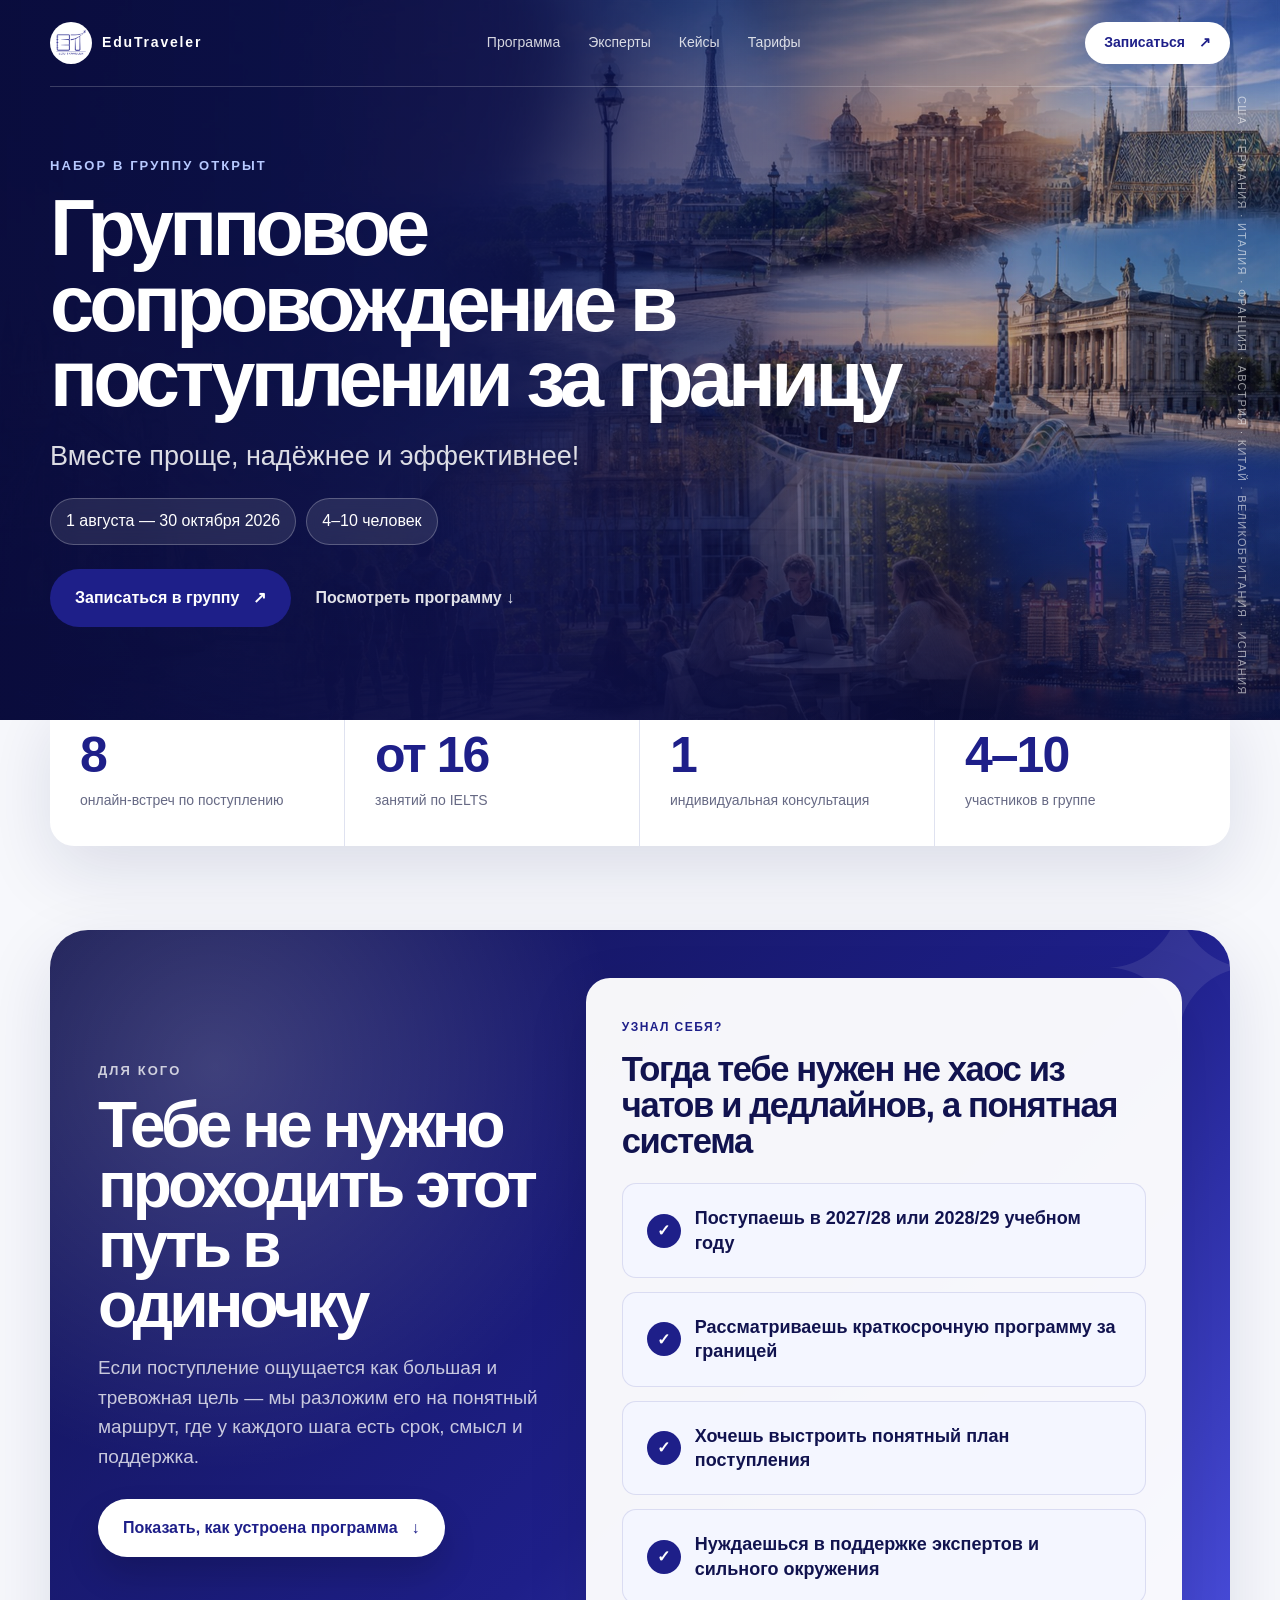
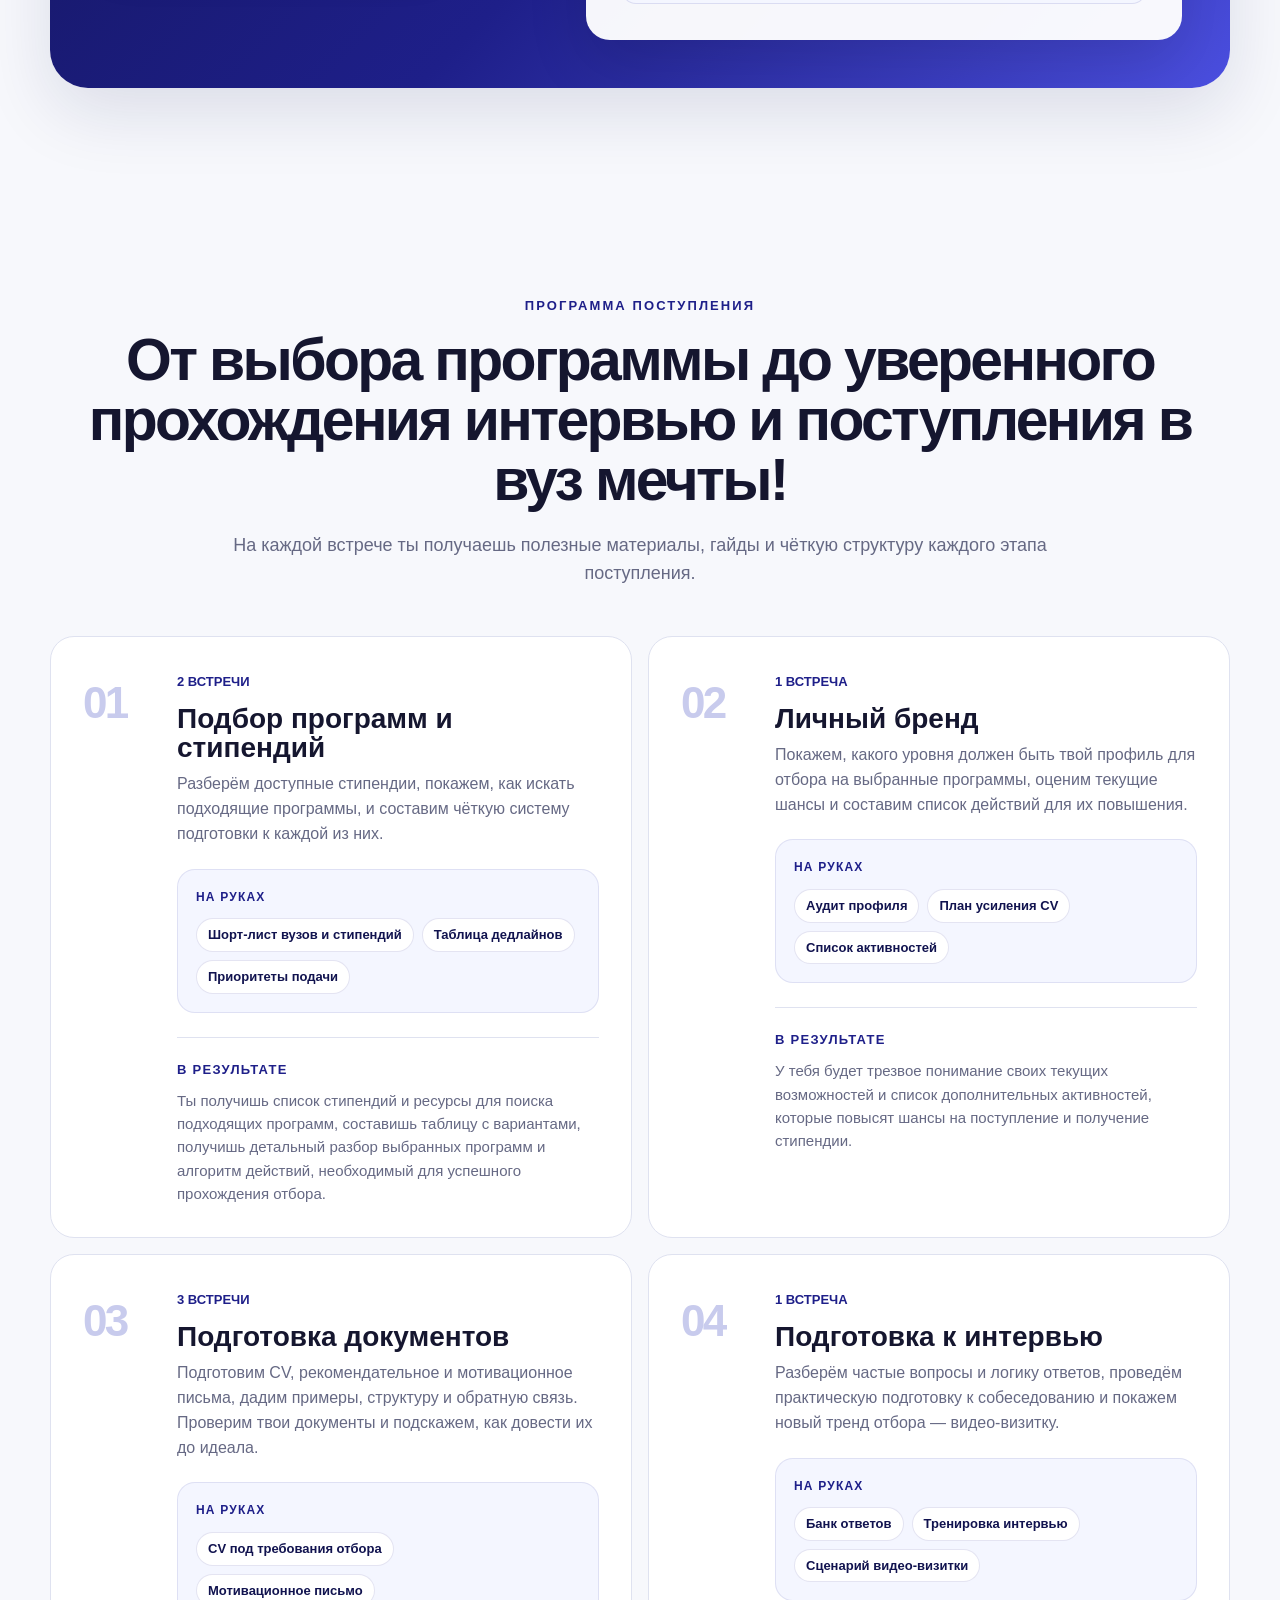
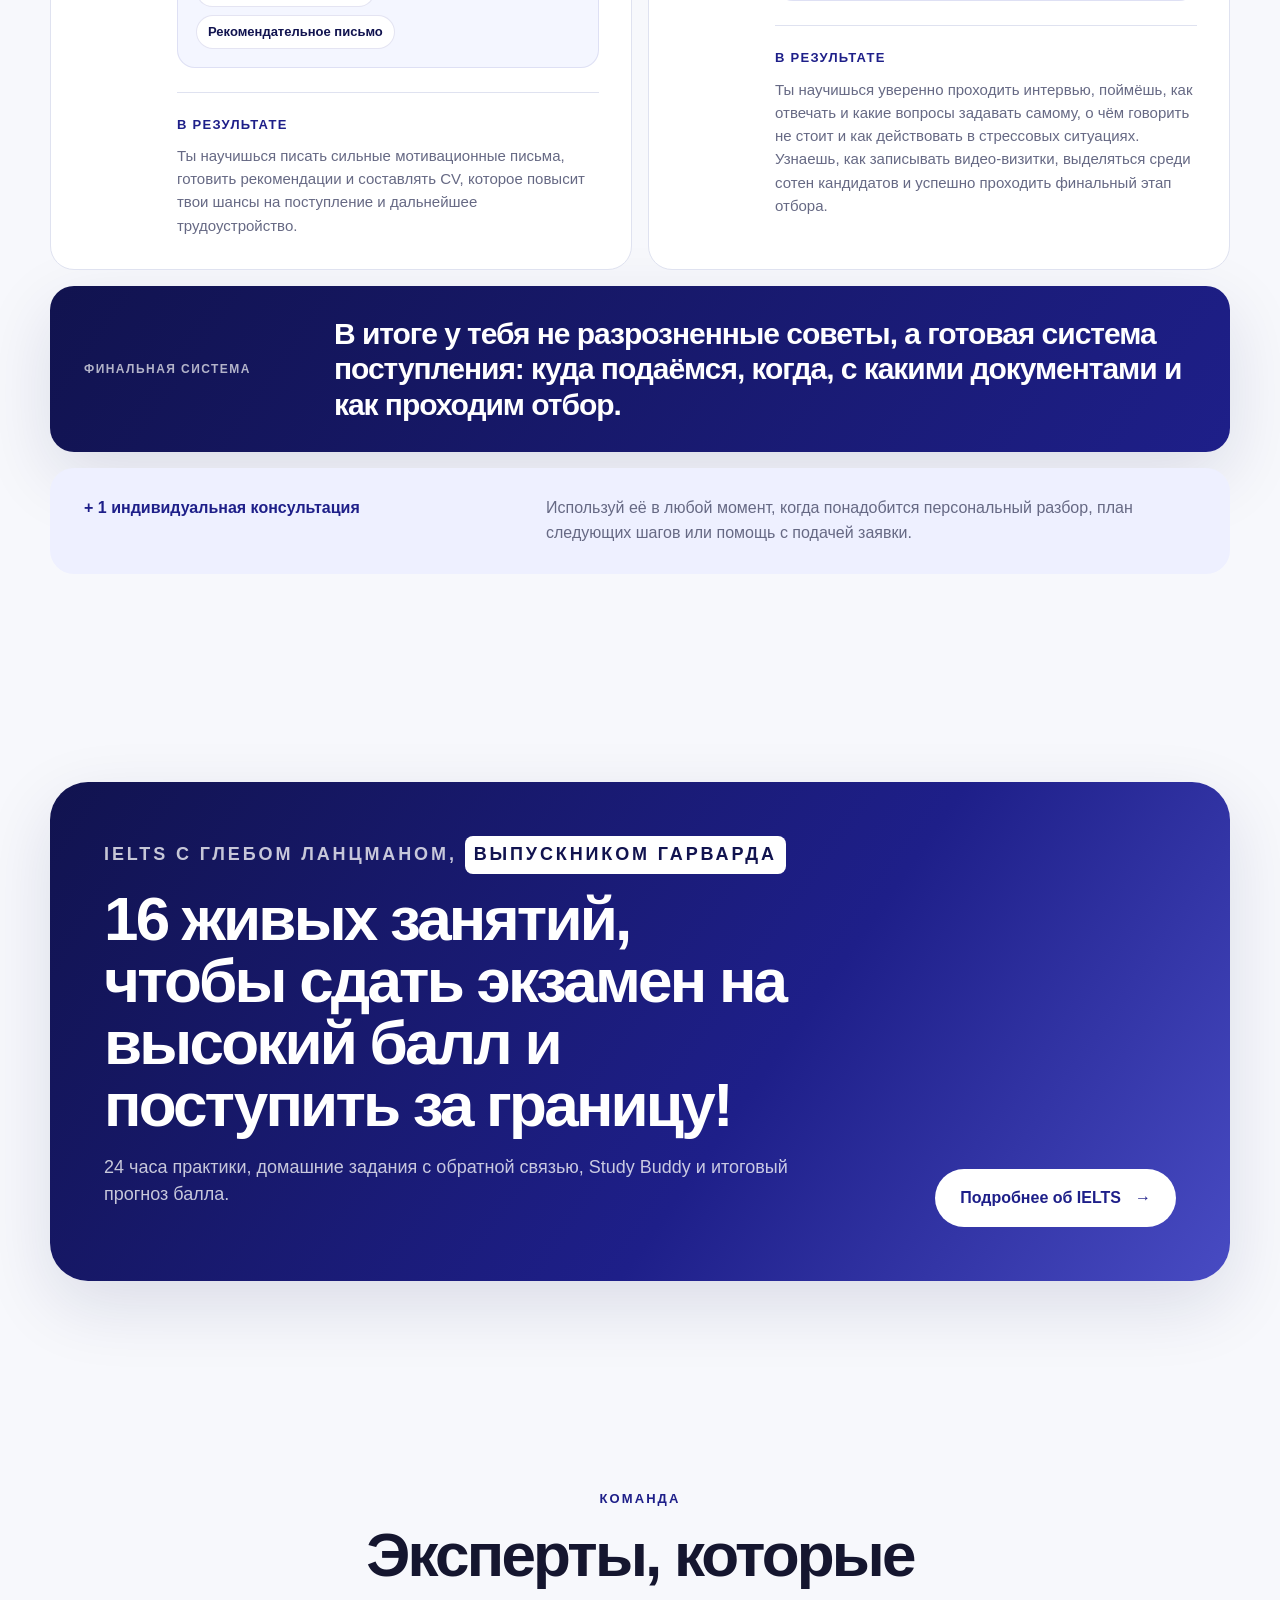
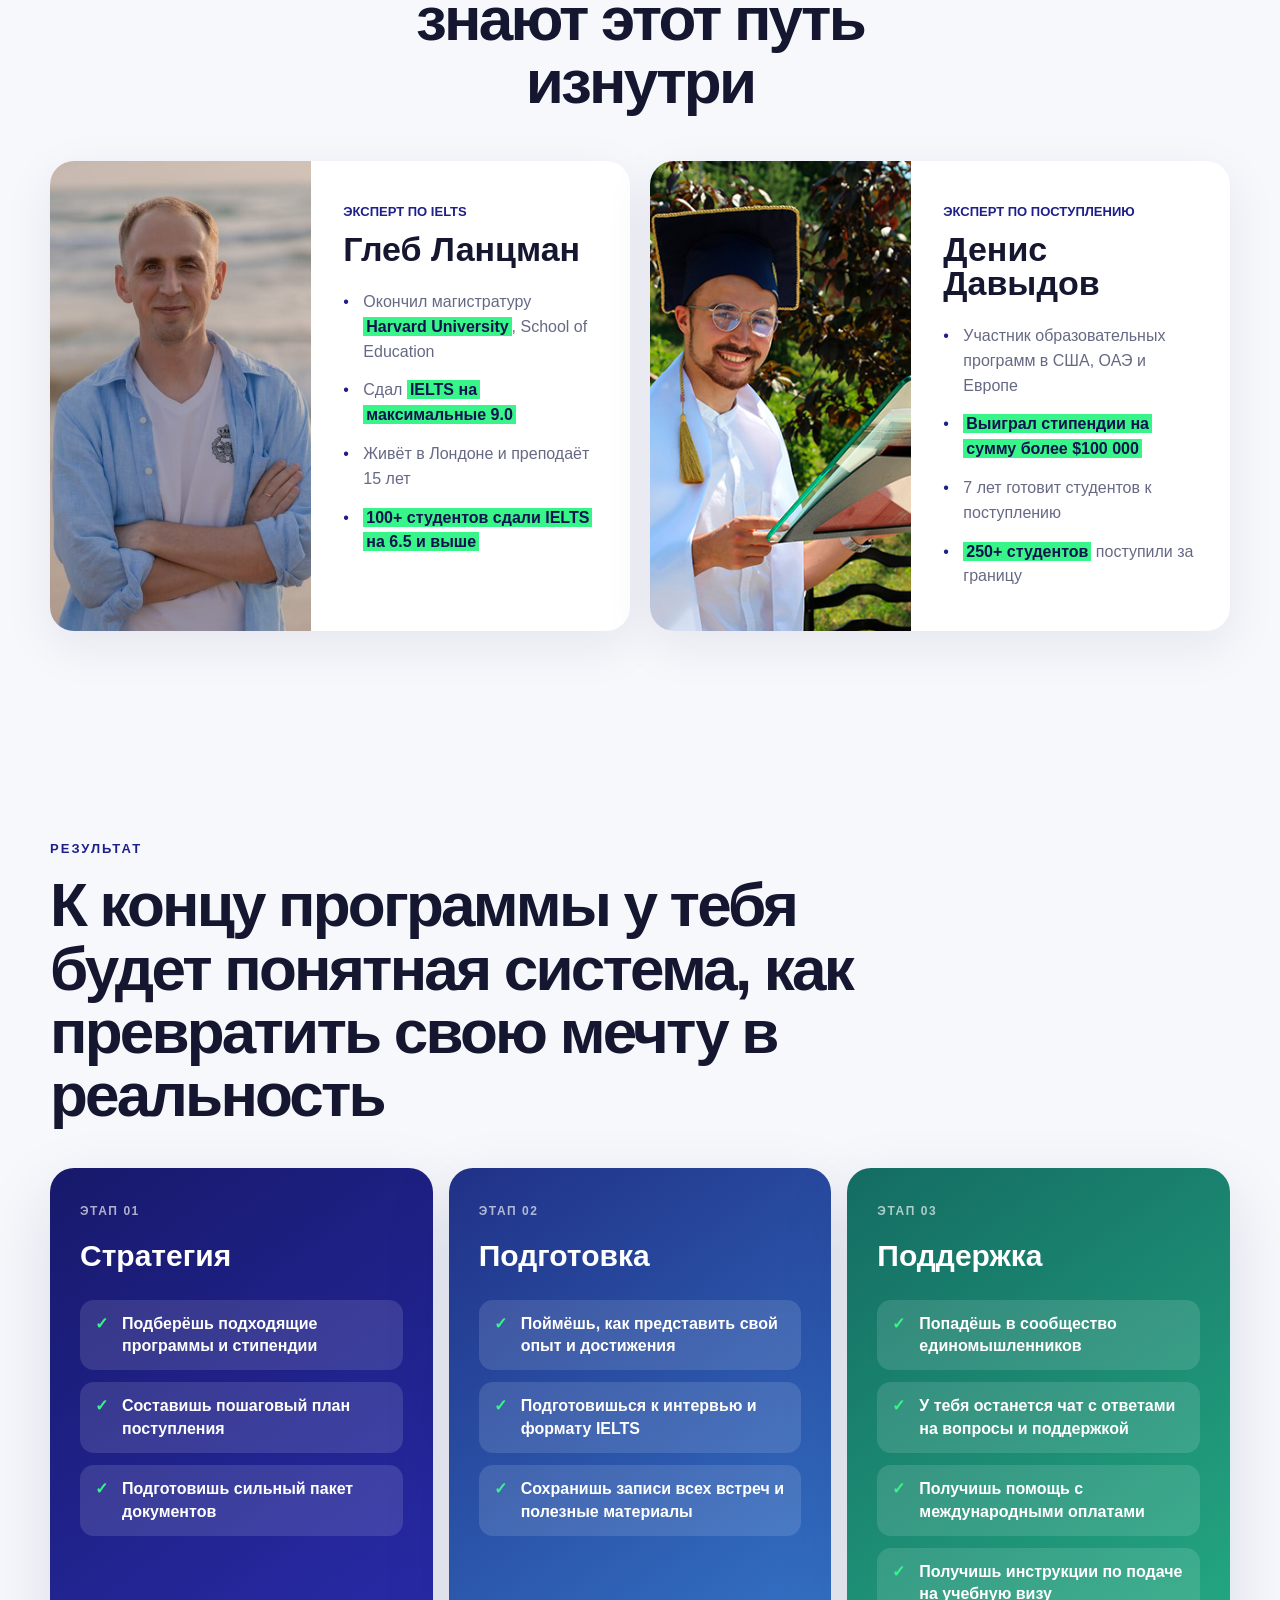
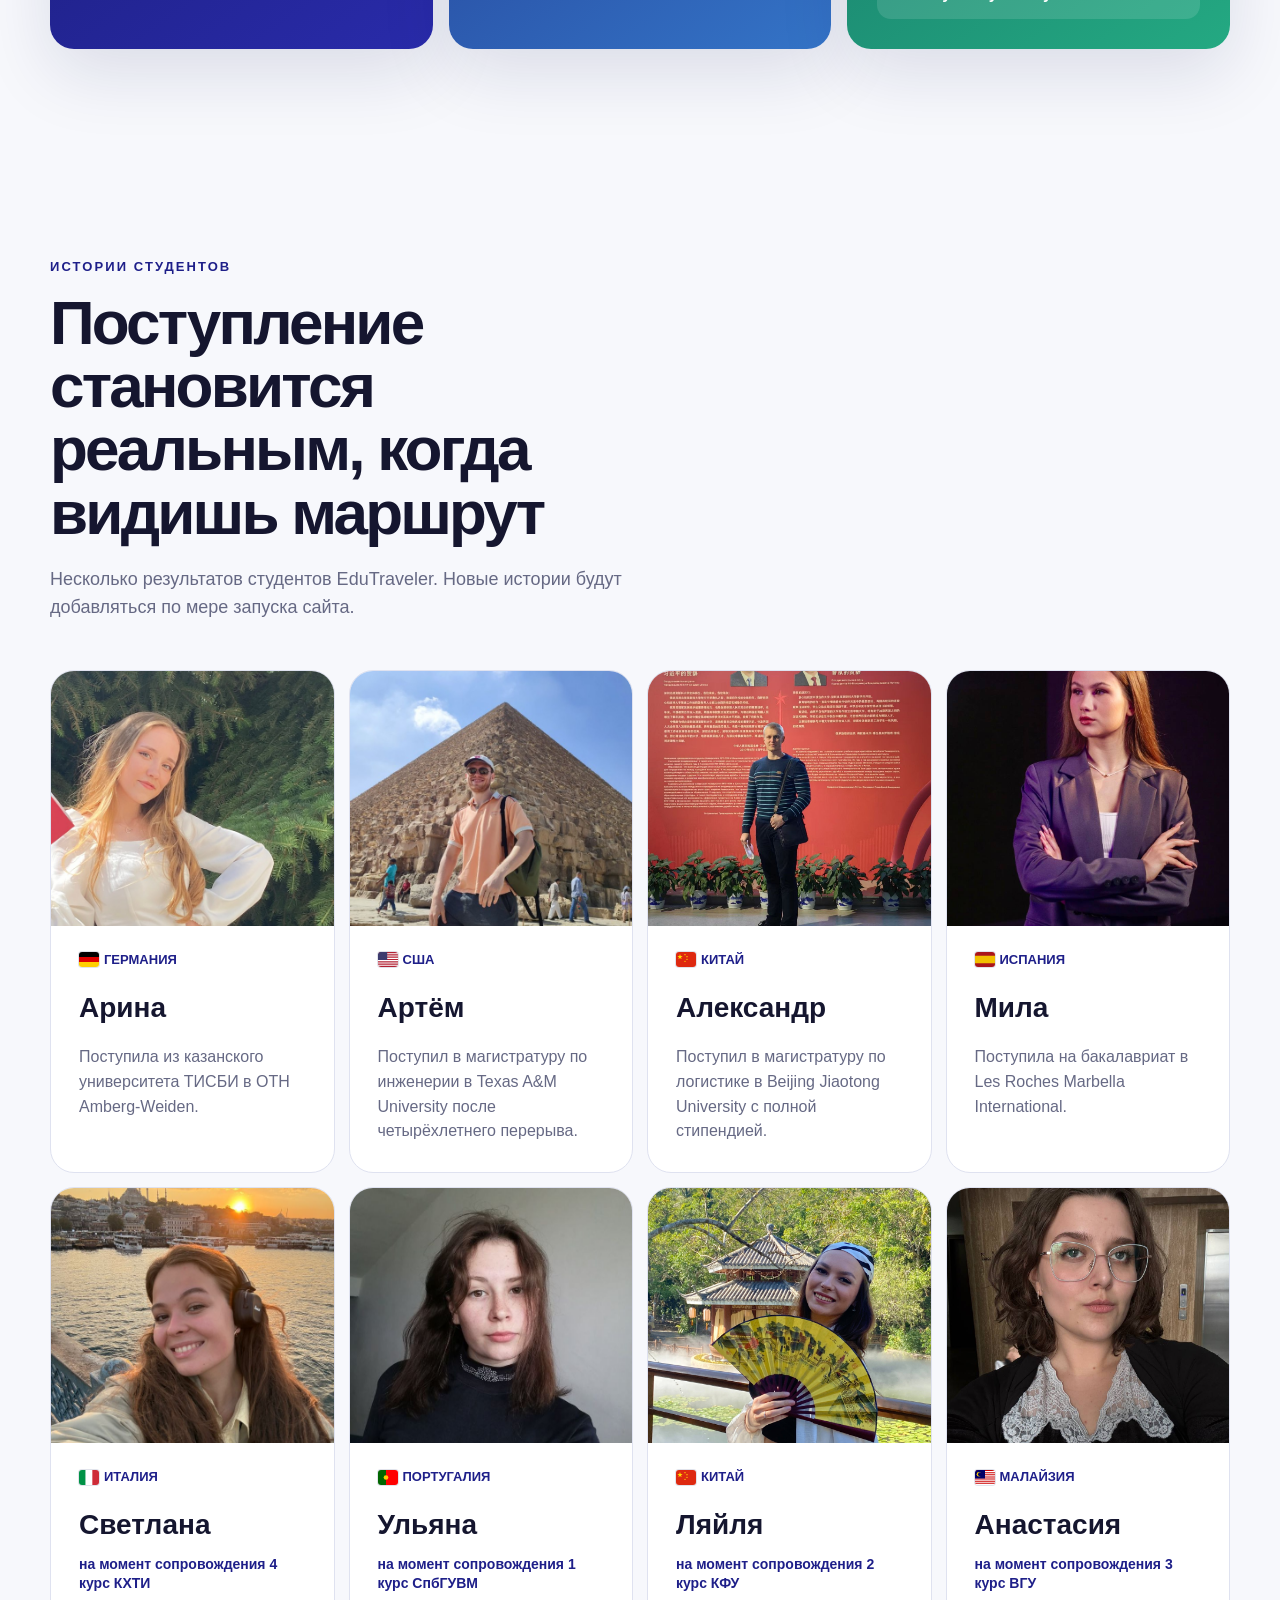
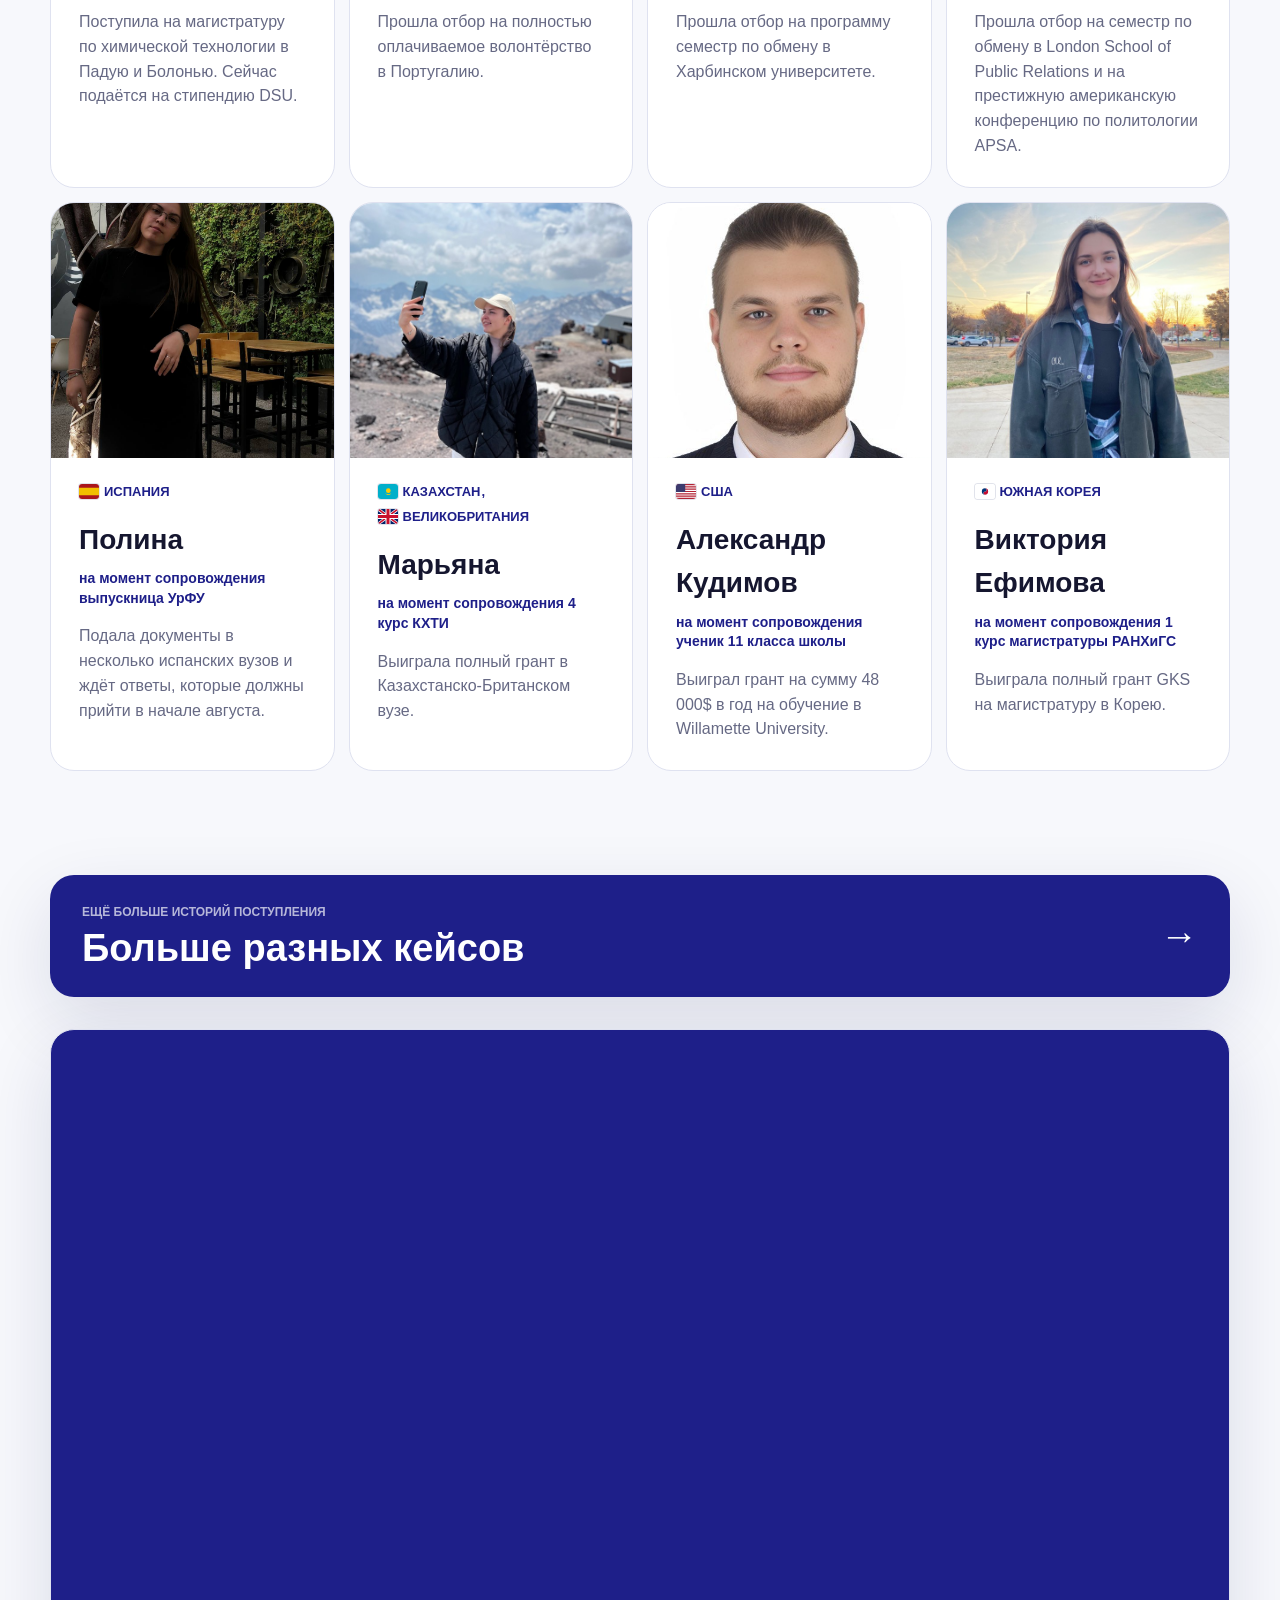
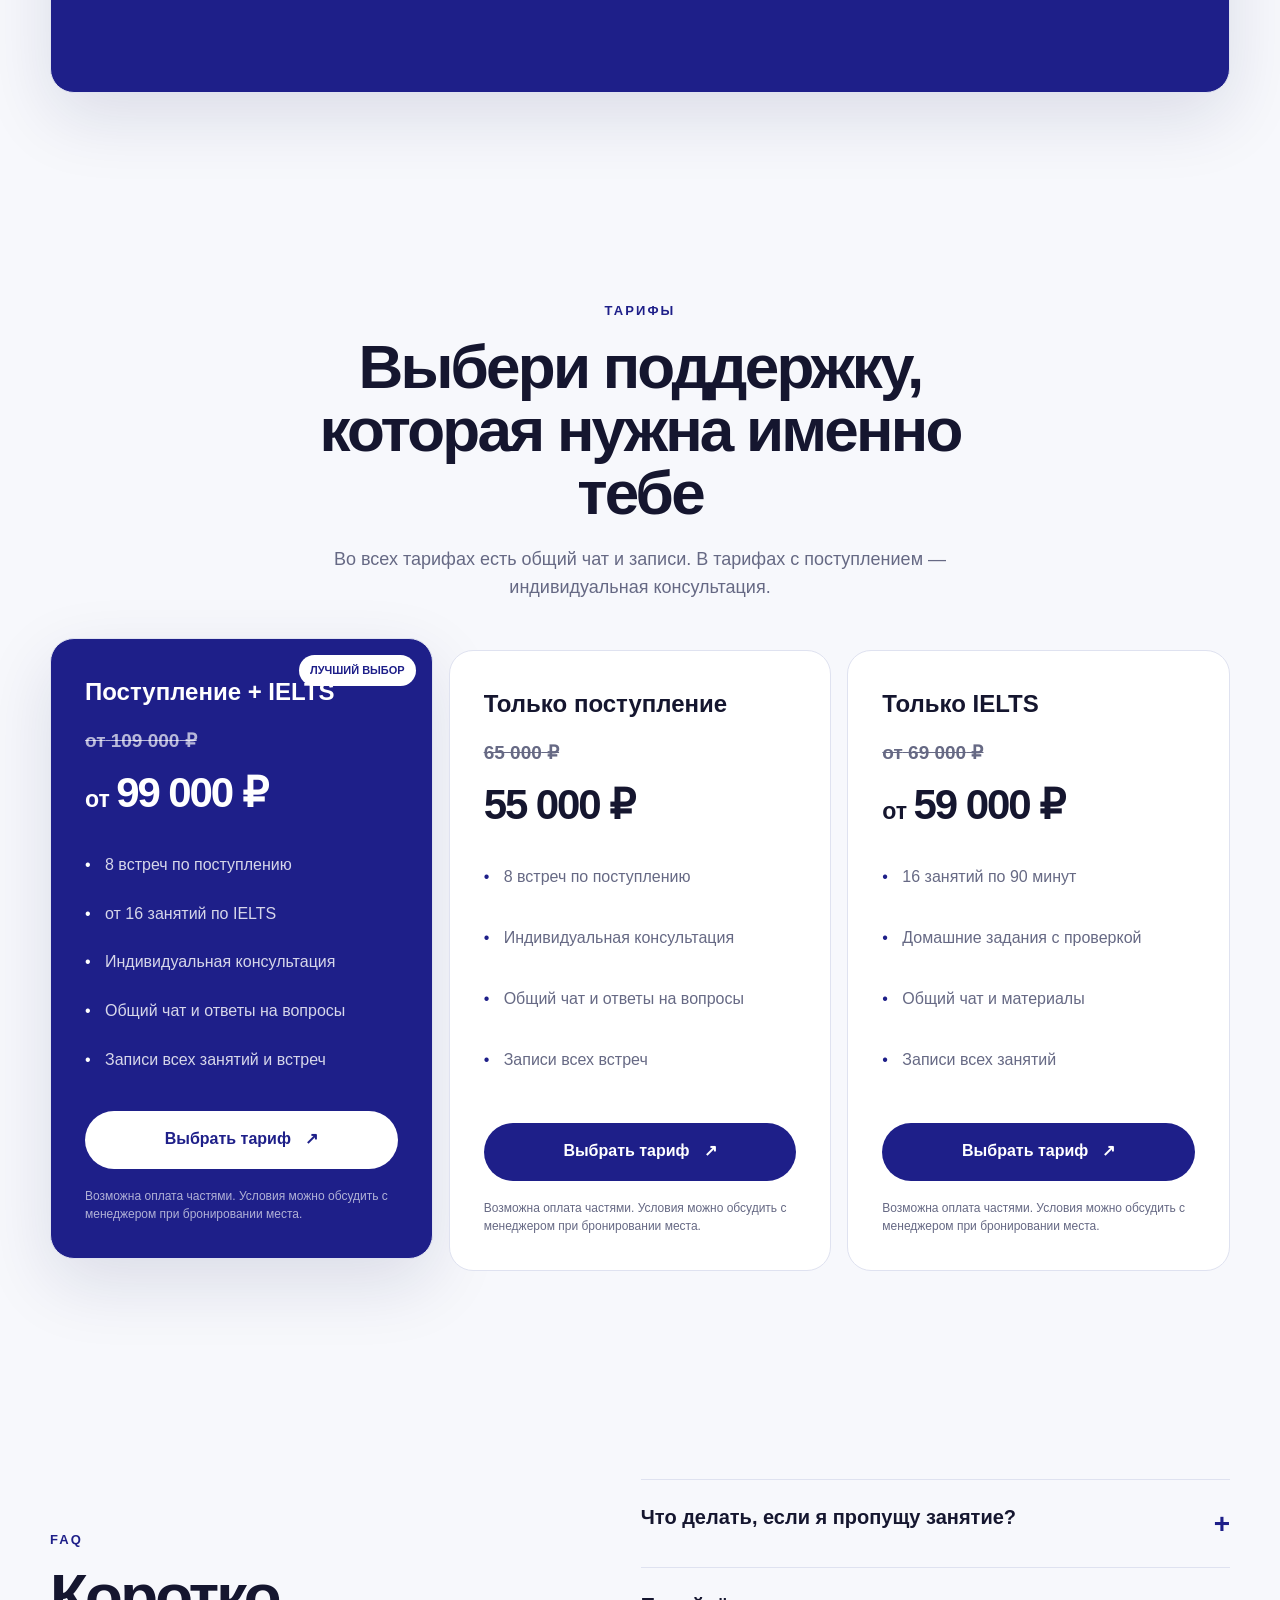
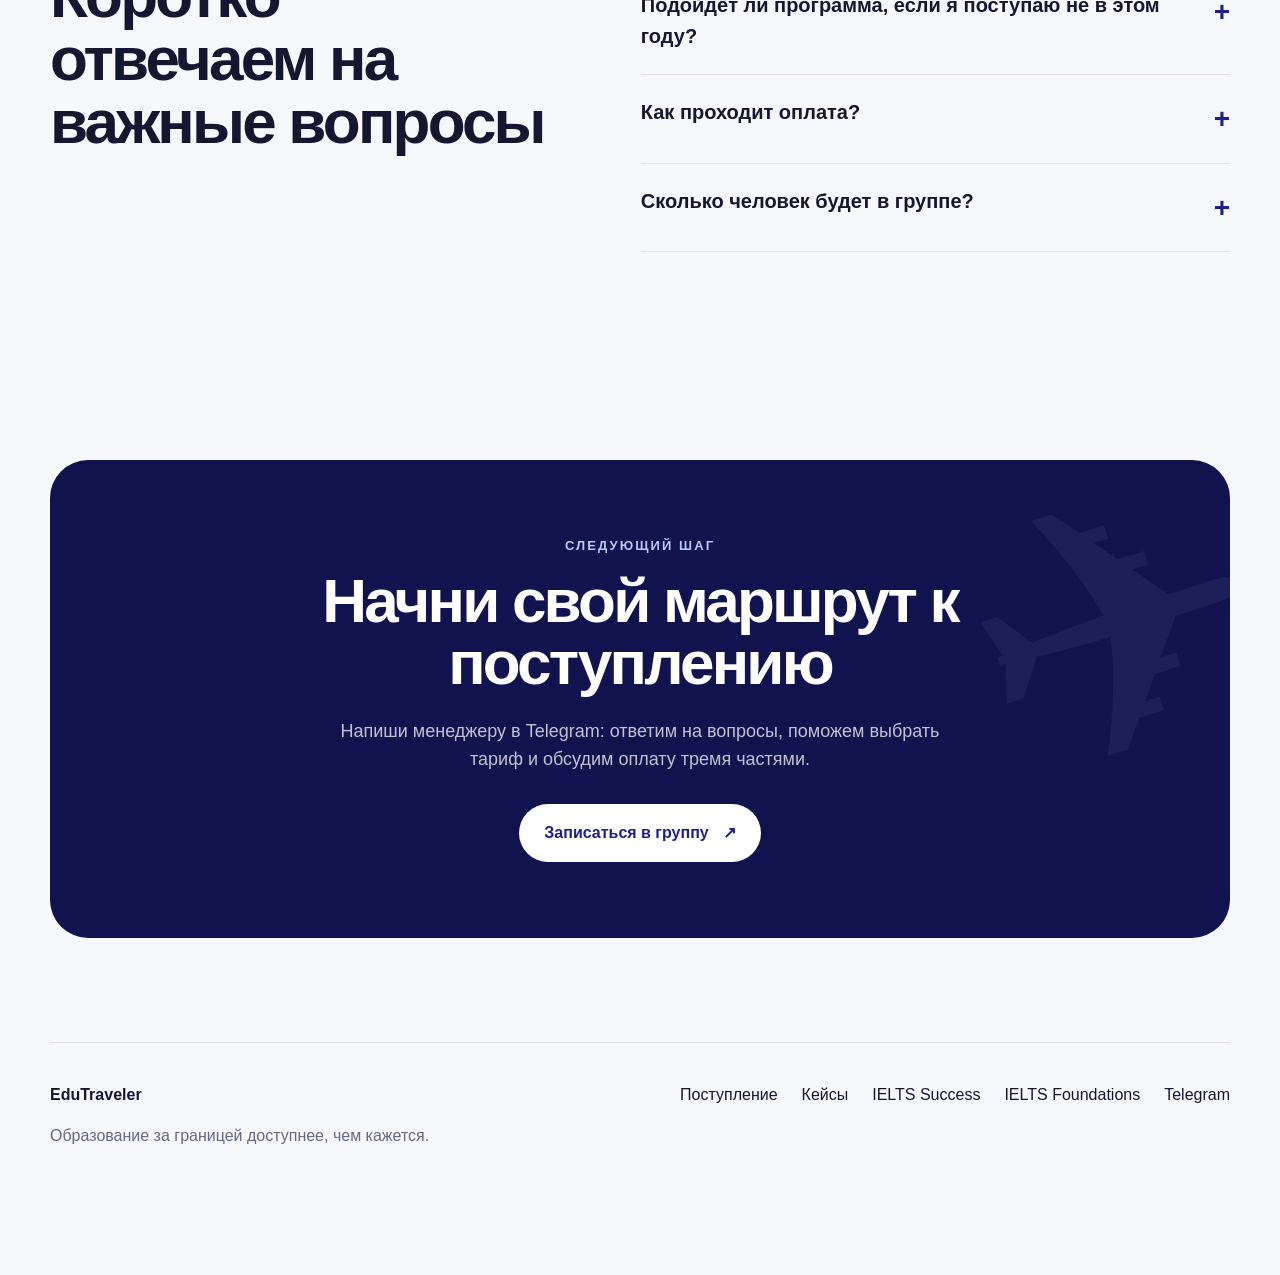
==== cases/index.html @ 5eaf2fc0 "Add static route entrypoints" ====
<!doctype html>
<html lang="ru">
  <head>
    <meta charset="UTF-8" />
    <meta name="viewport" content="width=device-width, initial-scale=1.0" />
    <meta name="theme-color" content="#1e1f89" />
    <meta name="description" content="Групповое сопровождение EduTraveler в поступлении за границу и подготовке к IELTS." />
    <title>Групповое сопровождение в поступлении за границу | EduTraveler</title>
    <script type="module" crossorigin src="/assets/index-CkKlQUv7.js"></script>
    <link rel="stylesheet" crossorigin href="/assets/index-Db4nQ3WJ.css">
  </head>
  <body>
    <div id="root"></div>
  </body>
</html>
---- assets/index-Db4nQ3WJ.css ----
:root{--blue: #1e1f89;--blue-dark: #11134f;--blue-soft: #eef0ff;--cyan: #86d9ff;--ink: #15162f;--muted: #666984;--line: #dfe2f0;--white: #ffffff;--surface: #f7f8fc;--radius-sm: 14px;--radius: 24px;--radius-lg: 38px;--shadow: 0 24px 70px rgba(20, 23, 79, .12);--content: 1180px}*{box-sizing:border-box}html{scroll-behavior:smooth}body{margin:0;background:var(--surface);color:var(--ink);font-family:Segoe UI,Inter,Arial,sans-serif;line-height:1.55}body,a,button{-webkit-font-smoothing:antialiased}a{color:inherit;text-decoration:none}img{display:block;max-width:100%}button,summary{font:inherit}main{overflow:hidden}.section{width:min(var(--content),calc(100% - 40px));margin:0 auto;padding:104px 0}.section-overlap{position:relative;z-index:5;margin-top:-24px;padding:0}.two-column{display:grid;grid-template-columns:minmax(0,.85fr) minmax(0,1fr);gap:90px;align-items:center}.eyebrow{margin:0 0 14px;color:var(--blue);font-size:13px;font-weight:800;letter-spacing:.16em;text-transform:uppercase}.eyebrow-light{color:#b7c9ff}.section-heading{max-width:650px;margin-bottom:48px}.section-heading-center{margin-right:auto;margin-left:auto;text-align:center}.section-heading h2{margin:0;font-size:clamp(36px,5vw,62px);line-height:1.02;letter-spacing:-.045em}.section-heading>p:last-child{margin:22px 0 0;color:var(--muted);font-size:18px}@media(max-width:760px){.section{width:min(100% - 28px,var(--content));padding:72px 0}.section-overlap{padding:0;margin-top:-16px}.two-column{grid-template-columns:1fr;gap:38px}.section-heading{margin-bottom:34px}}@media(prefers-reduced-motion:reduce){html{scroll-behavior:auto}*,*:before,*:after{animation-duration:.01ms!important;animation-iteration-count:1!important;transition-duration:.01ms!important}}.hero{min-height:720px;position:relative;display:flex;flex-direction:column;overflow:hidden;color:#fff;background:var(--blue-dark)}.hero-compact{min-height:660px}.hero-media{position:absolute;inset:-4%;background-position:center;background-size:cover;background-repeat:no-repeat;transform:scale(1.01)}.hero-video{position:absolute;inset:0;width:100%;height:100%;object-fit:cover;opacity:.78;animation:video-reveal .65s ease-out both}@keyframes video-reveal{0%{opacity:0;transform:scale(1.045)}to{opacity:.78;transform:scale(1)}}.hero-media-motion{animation:hero-drift 18s ease-in-out infinite alternate}@keyframes hero-drift{to{transform:scale(1.11) translate3d(-1.5%,-1%,0)}}.hero-shade{position:absolute;inset:0;background:linear-gradient(90deg,#0a0c3df7,#0f114dd4 38%,#0f114d57 72%,#0f114d33),linear-gradient(0deg,rgba(10,12,53,.78) 0%,transparent 48%)}.site-header{position:relative;z-index:3;width:min(var(--content),calc(100% - 40px));margin:0 auto;padding:22px 0;display:flex;align-items:center;justify-content:space-between;gap:30px;border-bottom:1px solid rgba(255,255,255,.2)}.brand{display:flex;align-items:center;gap:10px;font-size:14px;font-weight:800;letter-spacing:.13em}.brand img{width:42px;height:42px;object-fit:cover;border-radius:50%}.site-header nav{display:flex;gap:28px;font-size:14px}.site-header nav a{opacity:.82}.site-header nav a:hover{opacity:1}.hero-content{position:relative;z-index:2;width:min(var(--content),calc(100% - 40px));margin:auto;padding:52px 0 76px}.hero-content h1{max-width:850px;margin:0;font-size:clamp(50px,6.2vw,80px);line-height:.95;letter-spacing:-.06em}.hero-compact .hero-content h1{max-width:720px}.hero-subtitle{max-width:620px;margin:20px 0;color:#ffffffdb;font-size:clamp(20px,2.2vw,27px)}.hero-meta{display:flex;flex-wrap:wrap;gap:10px;margin-bottom:24px}.hero-meta span{padding:10px 15px;border:1px solid rgba(255,255,255,.24);border-radius:999px;background:#ffffff1a;-webkit-backdrop-filter:blur(10px);backdrop-filter:blur(10px)}.hero-actions{display:flex;align-items:center;flex-wrap:wrap;gap:24px}.hero-action-note{max-width:560px;color:#ffffffe0;font-size:18px;font-weight:700;line-height:1.4}.hero-country-line{position:absolute;z-index:2;right:30px;bottom:24px;color:#ffffff94;font-size:11px;letter-spacing:.12em;text-transform:uppercase;writing-mode:vertical-rl}.button{display:inline-flex;align-items:center;justify-content:center;gap:14px;min-height:58px;padding:0 24px;border:1px solid transparent;border-radius:999px;background:var(--blue);color:#fff;font-weight:750;transition:transform .2s,background .2s}.button:hover{transform:translateY(-2px);background:#3032aa}.button-small{min-height:42px;padding:0 18px;background:#fff;color:var(--blue);font-size:14px}.button-light{background:#fff;color:var(--blue)}.button-light:hover{background:#eff1ff}.text-link{font-weight:700}.text-link-light{color:#ffffffe0}.program-heading{max-width:1120px}.program-heading h2{font-size:clamp(40px,4.6vw,68px)}.program-heading>p:last-child{max-width:900px;margin-right:auto;margin-left:auto}.highlights{display:grid;grid-template-columns:repeat(4,1fr);background:#fff;border-radius:var(--radius);box-shadow:var(--shadow);overflow:hidden}.highlight{min-height:150px;padding:30px;display:flex;flex-direction:column;justify-content:center;border-right:1px solid var(--line)}.highlight:last-child{border:0}.highlight strong{color:var(--blue);font-size:clamp(32px,4vw,50px);line-height:1;letter-spacing:-.04em}.highlight span{margin-top:10px;color:var(--muted);font-size:14px}.check-list{display:grid;gap:14px}.check-list div{display:flex;gap:14px;padding:20px;background:#fff;border:1px solid var(--line);border-radius:var(--radius-sm);font-weight:650}.check-list span{color:var(--blue)}.audience-section{padding-top:84px}.audience-panel{position:relative;display:grid;grid-template-columns:.86fr 1.14fr;gap:38px;padding:48px;overflow:hidden;color:#fff;background:radial-gradient(circle at 14% 18%,rgba(255,255,255,.18),transparent 34%),linear-gradient(135deg,var(--blue-dark),var(--blue) 58%,#4b4fe0);border-radius:var(--radius-lg);box-shadow:var(--shadow)}.audience-panel:after{content:"✦";position:absolute;right:-28px;top:-54px;color:#ffffff17;font-size:190px;line-height:1}.audience-copy{position:relative;z-index:1;align-self:center}.audience-copy .eyebrow{color:#ffffffc2}.audience-copy h2{max-width:660px;margin:10px 0 18px;font-size:clamp(42px,5vw,76px);line-height:.94;letter-spacing:-.06em}.audience-copy>p:not(.eyebrow){max-width:560px;margin:0 0 28px;color:#ffffffc2;font-size:19px;line-height:1.55}.audience-copy h2,.audience-copy>p:not(.eyebrow),.audience-card-primary h3,.audience-card li,.check-list-strong div{overflow-wrap:anywhere}.audience-button{box-shadow:0 18px 34px #00000029}.audience-diagnostic{position:relative;z-index:1;display:grid;align-items:center}.audience-card{border-radius:var(--radius)}.audience-card-label{display:inline-flex;margin-bottom:14px;color:#ffffffb8;font-size:12px;font-weight:850;letter-spacing:.12em;text-transform:uppercase}.audience-card-primary{padding:36px;background:#fffffff5;color:var(--blue-dark);box-shadow:0 22px 60px #00000021}.audience-card-primary .audience-card-label{color:var(--blue)}.audience-card-primary h3{max-width:760px;margin:0 0 24px;font-size:clamp(28px,2.7vw,40px);line-height:1.05;letter-spacing:-.04em}.check-list-strong div{align-items:center;padding:22px 24px;background:#f4f6ff;border-color:#2323931f;font-size:18px;line-height:1.35}.check-list-strong span{width:34px;height:34px;flex:0 0 auto;display:grid;place-items:center;color:#fff;background:var(--blue);border-radius:50%;font-size:16px}.route{display:grid;grid-template-columns:repeat(2,1fr);gap:16px}.route-card{display:grid;grid-template-columns:74px 1fr;gap:20px;min-height:430px;padding:32px;background:#fff;border:1px solid var(--line);border-radius:var(--radius)}.route-number{color:#c8cbed;font-size:44px;font-weight:850;letter-spacing:-.06em}.route-lessons{color:var(--blue);font-size:13px;font-weight:800;text-transform:uppercase}.route-card h3{margin:10px 0;font-size:28px;line-height:1.05}.route-card p{color:var(--muted);margin:0}.route-deliverables{margin-top:22px;padding:18px;background:#f4f6ff;border:1px solid rgba(35,35,147,.1);border-radius:18px}.route-deliverables>span{display:block;margin-bottom:12px;color:var(--blue);font-size:12px;font-weight:850;letter-spacing:.1em;text-transform:uppercase}.route-deliverables ul{display:flex;flex-wrap:wrap;gap:8px;margin:0;padding:0;list-style:none}.route-deliverables li{padding:8px 11px;color:var(--blue-dark);background:#fff;border:1px solid rgba(35,35,147,.12);border-radius:999px;font-size:13px;font-weight:800;line-height:1.2}.route-result{margin-top:24px;padding-top:22px;border-top:1px solid var(--line)}.route-result strong{display:block;margin-bottom:9px;color:var(--blue);font-size:13px;letter-spacing:.1em;text-transform:uppercase}.route-result p{font-size:15px;line-height:1.55}.route-summary{margin-top:16px;padding:30px 34px;display:grid;grid-template-columns:220px 1fr;gap:30px;align-items:center;color:#fff;background:linear-gradient(125deg,var(--blue-dark),var(--blue));border-radius:var(--radius);box-shadow:var(--shadow)}.route-summary span{color:#ffffffad;font-size:12px;font-weight:850;letter-spacing:.12em;text-transform:uppercase}.route-summary p{margin:0;color:#fff;font-size:clamp(20px,2.4vw,30px);font-weight:850;line-height:1.18;letter-spacing:-.035em}.consultation-note{margin-top:16px;padding:28px 34px;display:flex;justify-content:space-between;gap:24px;background:var(--blue-soft);border-radius:var(--radius);color:var(--blue)}.consultation-note span{max-width:650px;color:var(--muted)}.ielts-teaser,.combo{padding:54px;display:flex;justify-content:space-between;align-items:end;gap:50px;border-radius:var(--radius-lg);color:#fff;background:linear-gradient(125deg,var(--blue-dark),var(--blue) 60%,#484bc3);box-shadow:var(--shadow)}.ielts-teaser>div{max-width:720px}.ielts-teaser h2,.combo h2,.final-cta h2{margin:0;font-size:clamp(36px,5vw,62px);line-height:1;letter-spacing:-.045em}.ielts-teaser p,.combo p{color:#ffffffc2;font-size:18px}.harvard-highlight{display:inline-block;padding:5px 9px;border-radius:8px;background:#fff;color:var(--blue-dark)}.expert-grid{display:grid;grid-template-columns:repeat(2,1fr);gap:20px}.expert-card{display:grid;grid-template-columns:.82fr 1fr;background:#fff;border-radius:var(--radius);overflow:hidden;box-shadow:0 15px 50px #14174f14}.expert-photo{min-height:470px}.expert-photo img{width:100%;height:100%;object-fit:cover}.expert-content{padding:38px 32px}.expert-content>span{color:var(--blue);font-size:13px;font-weight:800;text-transform:uppercase}.expert-content h3{margin:8px 0 24px;font-size:34px;line-height:1}.expert-content ul,.price-card ul,.split-card ul{padding:0;margin:0;list-style:none;display:grid;gap:14px}.expert-content li,.price-card li,.split-card li{position:relative;padding-left:20px;color:var(--muted)}.expert-content li:before,.price-card li:before,.split-card li:before{content:"•";position:absolute;left:0;color:var(--blue)}.expert-highlight{padding:1px 3px;background:#38f58a;color:var(--blue-dark);font-weight:750;box-decoration-break:clone;-webkit-box-decoration-break:clone}.outcome-section{display:block}.outcome-section .section-heading{max-width:920px;margin-bottom:42px}.outcome-groups{display:grid;grid-template-columns:repeat(3,1fr);gap:16px}.outcome-group{padding:30px;overflow:hidden;border-radius:var(--radius);color:#fff;box-shadow:var(--shadow)}.outcome-group:nth-child(1){background:linear-gradient(145deg,#17196b,#292baa)}.outcome-group:nth-child(2){background:linear-gradient(145deg,#203187,#3474c7)}.outcome-group:nth-child(3){background:linear-gradient(145deg,#146c63,#24a982)}.outcome-group>span{color:#ffffffa6;font-size:12px;font-weight:850;letter-spacing:.13em;text-transform:uppercase}.outcome-group h3{margin:10px 0 20px;font-size:30px}.outcome-group ul{display:grid;gap:12px;margin:0;padding:0;list-style:none}.outcome-group li{position:relative;padding:13px 14px 13px 42px;border-radius:14px;background:#ffffff1f;font-weight:700;line-height:1.4}.outcome-group li:before{content:"✓";position:absolute;left:15px;top:13px;color:var(--green, #38f58a);font-weight:900}.case-grid{display:grid;grid-template-columns:repeat(4,1fr);gap:14px}.case-card{min-height:255px;overflow:hidden;background:#fff;border:1px solid var(--line);border-radius:var(--radius)}.case-photo{height:255px;background:var(--blue-soft)}.case-photo img{width:100%;height:100%;object-fit:cover;display:block}.case-destination{display:flex;flex-wrap:wrap;align-items:center;gap:5px 8px;margin:24px 28px 0;color:var(--blue);font-size:13px;font-weight:800;text-transform:uppercase}.case-destination-part{display:inline-flex;align-items:center;gap:5px}.case-destination-comma{margin-left:-4px}.case-flag{width:20px;height:15px;flex:0 0 auto;object-fit:cover;border-radius:3px;box-shadow:0 0 0 1px #0a195a1f}.case-card h3,.case-card p{margin-right:28px;margin-left:28px}.case-card h3{margin-top:16px;margin-bottom:12px;font-size:28px}.case-card p{margin-bottom:28px;color:var(--muted)}.case-card .case-context{margin-top:-4px;margin-bottom:12px;color:var(--blue);font-size:14px;font-weight:750;line-height:1.4}.section-video{padding-top:0}.student-video{overflow:hidden;aspect-ratio:16 / 9;background:var(--blue);border:1px solid var(--line);border-radius:var(--radius);box-shadow:var(--shadow)}.student-video iframe{width:100%;height:100%;display:block;border:0}.more-cases-link-section{padding-top:0;padding-bottom:32px}.more-cases-link{min-height:118px;padding:28px 32px;display:flex;align-items:center;justify-content:space-between;gap:24px;color:#fff;background:var(--blue);border-radius:var(--radius);box-shadow:var(--shadow)}.more-cases-link:hover{background:#111fb8;transform:translateY(-2px)}.more-cases-link>span:first-child{display:grid;gap:7px}.more-cases-link small{color:#ffffffad;font-size:12px;font-weight:800;text-transform:uppercase}.more-cases-link strong{font-size:clamp(24px,3vw,38px);line-height:1.05}.more-cases-link>span:last-child{font-size:38px}.cases-hero{min-height:360px;overflow:hidden;color:#fff;background:var(--blue)}.cases-hero .site-header{position:relative}.cases-hero-content{width:min(1160px,calc(100% - 48px));margin:0 auto;padding:44px 0 56px}.cases-hero-content h1{max-width:none;margin:10px 0 16px;font-size:clamp(48px,5.4vw,72px);line-height:1;white-space:nowrap}.cases-hero-content>p:not(.eyebrow){max-width:820px;margin:0 0 24px;color:#ffffffc7;font-size:18px;line-height:1.5}.cases-page{overflow:hidden;background:#f5f7ff}.cases-intro-section{padding-top:72px;padding-bottom:0}.cases-intro-card{width:100%;max-width:100%;min-width:0;display:grid;grid-template-columns:1fr;gap:0;overflow:hidden;background:#fff;border:1px solid var(--line);border-radius:var(--radius-lg);box-shadow:0 18px 50px #14195514}.cases-intro-photo{min-width:0;display:grid;place-items:center;background:linear-gradient(135deg,#eef2ff,#dfe6f5)}.cases-intro-photo img{width:100%;max-width:100%;height:auto;display:block;object-fit:contain}.cases-intro-content{min-width:0;padding:38px 48px 42px;display:grid;grid-template-columns:minmax(0,.86fr) minmax(320px,1.14fr);gap:12px 38px;align-items:center}.cases-intro-content h2{max-width:560px;margin:10px 0 16px;font-size:clamp(34px,4vw,54px);line-height:1;letter-spacing:-.05em}.cases-intro-content>p:not(.eyebrow){max-width:610px;margin:0 0 24px;color:var(--muted);font-size:18px;line-height:1.55}.cases-intro-content h2,.cases-intro-content>p:not(.eyebrow){overflow-wrap:anywhere}.cases-section-nav{min-width:0;max-width:100%;grid-column:2;grid-row:1 / span 3;display:flex;flex-wrap:wrap;gap:12px}.cases-section-nav a{min-width:0;max-width:100%;min-height:52px;box-sizing:border-box;padding:0 20px;display:inline-flex;align-items:center;justify-content:center;color:var(--blue);background:#eef1ff;border:1px solid rgba(35,35,147,.12);border-radius:999px;font-size:17px;font-weight:850;line-height:1.15;white-space:normal;overflow-wrap:anywhere}.cases-section-nav a:hover{color:#fff;background:var(--blue);transform:translateY(-1px)}.cases-university-section{padding-top:88px}.cases-university-section-following{padding-top:32px}.university-case-grid{display:grid;grid-template-columns:repeat(2,minmax(0,1fr));gap:18px}.university-case{min-width:0;padding:0 32px 32px;overflow:hidden;background:#fff;border:1px solid var(--line);border-radius:var(--radius)}.university-logo{height:190px;margin:0 -32px 26px;padding:34px;display:grid;place-items:center;overflow:hidden;background:#eef1f8;border-bottom:1px solid var(--line)}.university-logo-dark{background:var(--blue-dark)}.university-logo img{width:84%;height:112px;display:block;object-fit:contain;object-position:center}.university-case h3,.university-case p{max-width:100%}.university-logo-nyu img{width:96%;height:130px;transform:scale(2.25)}.university-logo-ubc img{width:128px;height:128px;transform:scale(1.65)}.university-logo-collage{grid-template-columns:repeat(2,minmax(0,1fr));gap:12px;padding:24px}.university-logo-collage img{width:100%;height:58px;transform:none}.university-logo-collage img[src*=parma-official]{padding:6px;background:var(--blue-dark);border-radius:8px}.university-country{display:flex;align-items:center;gap:8px;color:var(--blue);font-size:13px;font-weight:850;text-transform:uppercase}.university-country .case-flag{width:23px;height:17px}.university-case h3{margin:16px 0 14px;font-size:29px;line-height:1.08;overflow-wrap:anywhere}.university-case>p{margin:0;color:var(--muted);font-size:17px;line-height:1.65}.more-section-cases{margin-top:20px;padding:24px 28px;display:flex;align-items:center;justify-content:space-between;gap:30px;color:#fff;background:var(--blue);border-radius:var(--radius)}.more-section-cases strong{flex:0 0 auto;font-size:20px}.more-section-cases p{max-width:760px;margin:0;color:#ffffffc2}.future-cases{padding-top:32px}.future-case-row{padding:30px 0;display:flex;align-items:center;justify-content:space-between;gap:24px;border-top:1px solid var(--line)}.future-case-row:last-child{border-bottom:1px solid var(--line)}.future-case-row h2{margin:0;font-size:clamp(28px,4vw,48px)}.future-case-row span{color:var(--muted);font-weight:750;white-space:nowrap}.cases-cta{padding:44px;display:flex;align-items:center;justify-content:space-between;gap:32px;color:#fff;background:var(--blue);border-radius:var(--radius)}.cases-cta h2{max-width:700px;margin:8px 0 0;font-size:clamp(30px,4vw,52px);line-height:1}.pricing-grid{display:grid;grid-template-columns:repeat(3,1fr);gap:16px;align-items:stretch}.price-card{position:relative;padding:34px;display:flex;flex-direction:column;background:#fff;border:1px solid var(--line);border-radius:var(--radius)}.price-card-featured{color:#fff;background:var(--blue);transform:translateY(-12px);box-shadow:var(--shadow)}.recommended{position:absolute;top:16px;right:16px;padding:7px 11px;border-radius:999px;background:#fff;color:var(--blue);font-size:11px;font-weight:850;text-transform:uppercase}.price-card h3{margin:0 0 16px;font-size:24px}.price-old{margin-bottom:4px;color:var(--muted);font-size:19px;font-weight:700;text-decoration:line-through}.price{margin-bottom:28px;font-size:42px;font-weight:850;letter-spacing:-.05em}.price-prefix{font-size:.55em;letter-spacing:0;text-transform:lowercase}.price-card ul{min-height:230px;margin-bottom:28px}.price-card-featured li{color:#ffffffd1}.price-card-featured li:before{color:#fff}.price-card-featured .price-old{color:#ffffffad}.price-card-featured .button{background:#fff;color:var(--blue)}.payment-note{margin:18px 0 0;color:var(--muted);font-size:12px}.price-card-featured .payment-note{color:#ffffffa6}.faq{border-top:1px solid var(--line)}.faq details{border-bottom:1px solid var(--line)}.faq summary{padding:22px 0;display:flex;justify-content:space-between;gap:20px;cursor:pointer;font-size:20px;font-weight:750;list-style:none}.faq summary span{color:var(--blue);font-size:28px}.faq details p{margin:0 0 24px;color:var(--muted)}.final-cta{position:relative;padding:76px;overflow:hidden;border-radius:var(--radius-lg);background:var(--blue-dark);color:#fff;text-align:center}.final-cta>*:not(.final-plane){position:relative;z-index:2}.final-cta p:not(.eyebrow){max-width:650px;margin:24px auto 30px;color:#ffffffbd;font-size:18px}.final-plane{position:absolute;right:-40px;top:-110px;color:#ffffff0d;font-size:360px;transform:rotate(-18deg)}.feature-grid{display:grid;grid-template-columns:repeat(4,1fr);gap:14px}.feature-grid article{min-height:270px;padding:28px;background:#fff;border:1px solid var(--line);border-radius:var(--radius)}.feature-grid article>span{color:#b9bce0;font-weight:800}.feature-grid h3{margin:32px 0 12px;font-size:24px}.feature-grid p{color:var(--muted)}.ielts-curriculum .section-heading{max-width:1120px}.curriculum-grid{display:grid;grid-template-columns:repeat(6,1fr);gap:16px}.curriculum-card{grid-column:span 2;min-height:330px;padding:30px;background:#fff;border:1px solid var(--line);border-radius:var(--radius)}.curriculum-card:nth-child(4){grid-column:2 / span 2}.curriculum-card-top{display:flex;align-items:center;justify-content:space-between;gap:20px}.curriculum-number{color:#c4c7e8;font-size:20px;font-weight:800}.curriculum-card-top strong{padding:8px 12px;color:var(--blue);background:var(--blue-soft);border-radius:999px;font-size:14px}.curriculum-card h3{margin:42px 0 14px;font-size:28px;line-height:1.05}.curriculum-card p{margin:0;color:var(--muted)}.unlimited-practice{margin-top:18px;padding:42px 48px;color:#fff;background:linear-gradient(120deg,var(--blue-dark),#3739be);border-radius:var(--radius-lg)}.unlimited-practice h3{max-width:900px;margin:12px 0;font-size:clamp(28px,3vw,42px);line-height:1.08}.unlimited-practice>p:last-child{max-width:760px;margin-bottom:0;color:#ffffffc2}.split-panel{display:grid;grid-template-columns:repeat(2,1fr);gap:18px}.split-card{padding:48px;border-radius:var(--radius-lg);background:#fff}.split-card h2{margin:0 0 30px;font-size:46px}.split-card-blue{background:var(--blue);color:#fff}.split-card-blue li{color:#ffffffc7}.split-card-blue li:before{color:#fff}.level-callout{padding:54px;display:flex;align-items:center;justify-content:space-between;gap:50px;background:var(--blue-soft);border-radius:var(--radius-lg)}.level-callout>div{max-width:740px}.level-callout h2{margin:0;font-size:44px;line-height:1.05}.level-callout p:last-child{color:var(--muted)}.combo>div:first-child{max-width:720px}.combo>div:last-child{display:grid;gap:20px;min-width:230px}.combo strong{font-size:42px}.combo-price{display:grid;gap:6px}.combo-price del{color:var(--muted);font-size:17px;font-weight:700}.combo-price strong{color:var(--blue-dark);font-size:30px;line-height:1}.combo .foundations-prices{min-width:min(440px,100%);gap:12px}.foundations-prices>div{display:grid;gap:5px;padding:18px 20px;color:var(--blue-dark);background:#fff;border-radius:18px}.foundations-prices span{color:var(--muted);font-size:14px;font-weight:700}.foundations-prices strong{font-size:30px;line-height:1}.footer{width:min(var(--content),calc(100% - 40px));margin:0 auto;padding:40px 0 110px;display:flex;justify-content:space-between;gap:30px;border-top:1px solid var(--line)}.footer p{color:var(--muted)}.footer-links{display:flex;gap:24px}.mobile-cta{display:none}@media(max-width:1000px){.site-header nav{display:none}.expert-grid,.pricing-grid,.outcome-groups{grid-template-columns:1fr}.expert-card{grid-template-columns:.75fr 1fr}.case-grid,.feature-grid,.curriculum-grid{grid-template-columns:repeat(2,1fr)}.curriculum-card,.curriculum-card:nth-child(4){grid-column:auto}.curriculum-card:last-child{grid-column:1 / -1}.price-card-featured{transform:none}.price-card ul{min-height:0}}@media(max-width:760px){.hero{min-height:740px}.hero-compact{min-height:680px}.site-header{width:calc(100% - 28px)}.site-header>.button{display:none}.brand span{font-size:11px}.hero-content{width:calc(100% - 28px);padding:80px 0 100px}.hero-content h1{font-size:clamp(45px,14vw,67px)}.hero-country-line{display:none}.hero-media-motion{animation:none;transform:scale(1.03)}.program-heading h2{font-size:clamp(36px,11vw,52px)}.highlights{grid-template-columns:repeat(2,1fr)}.highlight{min-height:120px;padding:22px}.highlight:nth-child(2){border-right:0}.highlight:nth-child(-n+2){border-bottom:1px solid var(--line)}.audience-section{padding-top:58px}.audience-panel{width:100%;min-width:0;box-sizing:border-box;grid-template-columns:minmax(0,1fr);padding:30px 16px;gap:26px;border-radius:28px}.audience-panel:after{right:-36px;top:-34px;font-size:120px}.audience-copy,.audience-diagnostic,.audience-card{min-width:0}.audience-diagnostic{overflow:hidden}.audience-copy h2{font-size:clamp(36px,10.5vw,48px)}.audience-copy>p:not(.eyebrow){font-size:17px}.audience-button{width:100%;min-width:0;padding-right:18px;padding-left:18px}.audience-card-primary{padding:20px 16px}.audience-card-primary h3{font-size:25px}.check-list-strong div{padding:18px 14px;font-size:16px}.route,.outcome-section,.split-panel{grid-template-columns:1fr}.route-card{grid-template-columns:45px 1fr;padding:24px;min-height:0}.route-number{font-size:30px}.route-deliverables{padding:15px}.route-deliverables ul{display:grid;grid-template-columns:1fr}.route-deliverables li{width:100%;box-sizing:border-box;border-radius:14px}.route-summary{padding:26px 24px;grid-template-columns:1fr;gap:12px}.consultation-note,.ielts-teaser,.combo,.level-callout{padding:34px 26px;align-items:flex-start;flex-direction:column}.expert-card{grid-template-columns:1fr}.expert-photo{min-height:390px;max-height:480px}.outcome-section{gap:24px}.outcomes,.case-grid,.feature-grid{grid-template-columns:1fr}.more-cases-link{min-height:104px;padding:24px}.more-cases-link strong{font-size:25px}.cases-hero{min-height:340px}.cases-hero-content{width:calc(100% - 32px);max-width:1160px;padding:40px 0 48px}.cases-hero-content h1{font-size:42px;line-height:1;white-space:normal;overflow-wrap:anywhere}.cases-hero-content>p:not(.eyebrow){font-size:16px}.cases-intro-section{padding-top:42px}.cases-intro-card{grid-template-columns:1fr;border-radius:28px}.cases-intro-photo{min-height:0}.cases-intro-content{padding:28px 22px 30px;grid-template-columns:1fr;gap:0}.cases-intro-content h2{font-size:34px}.cases-intro-content>p:not(.eyebrow){font-size:16px}.cases-section-nav{gap:10px}.cases-section-nav{grid-column:auto;grid-row:auto}.cases-section-nav a{width:100%;min-height:54px;padding:0 16px;display:flex;font-size:16px}.cases-university-section{padding-top:56px}.university-case-grid{grid-template-columns:1fr}.university-case{padding-right:24px;padding-bottom:26px;padding-left:24px}.university-logo{height:165px;margin-right:-24px;margin-left:-24px;padding:28px}.university-case h3{font-size:25px}.more-section-cases,.future-case-row{align-items:flex-start;flex-direction:column;gap:8px}.future-case-row span{white-space:normal}.cases-cta{padding:30px 24px;align-items:flex-start;flex-direction:column}.curriculum-grid{grid-template-columns:1fr}.curriculum-card,.curriculum-card:last-child{grid-column:auto;min-height:0}.curriculum-card h3{margin-top:28px;font-size:25px}.unlimited-practice{padding:34px 26px}.pricing-grid{gap:12px}.price-card{padding:28px}.final-cta{padding:58px 24px}.footer{flex-direction:column;padding-bottom:100px}.footer-links{flex-wrap:wrap}.mobile-cta{position:fixed;z-index:20;left:14px;right:14px;bottom:12px;display:flex;min-height:56px;justify-content:center;align-items:center;gap:12px;border-radius:999px;background:var(--blue);color:#fff;font-weight:800;box-shadow:0 15px 40px #14174f4d}}
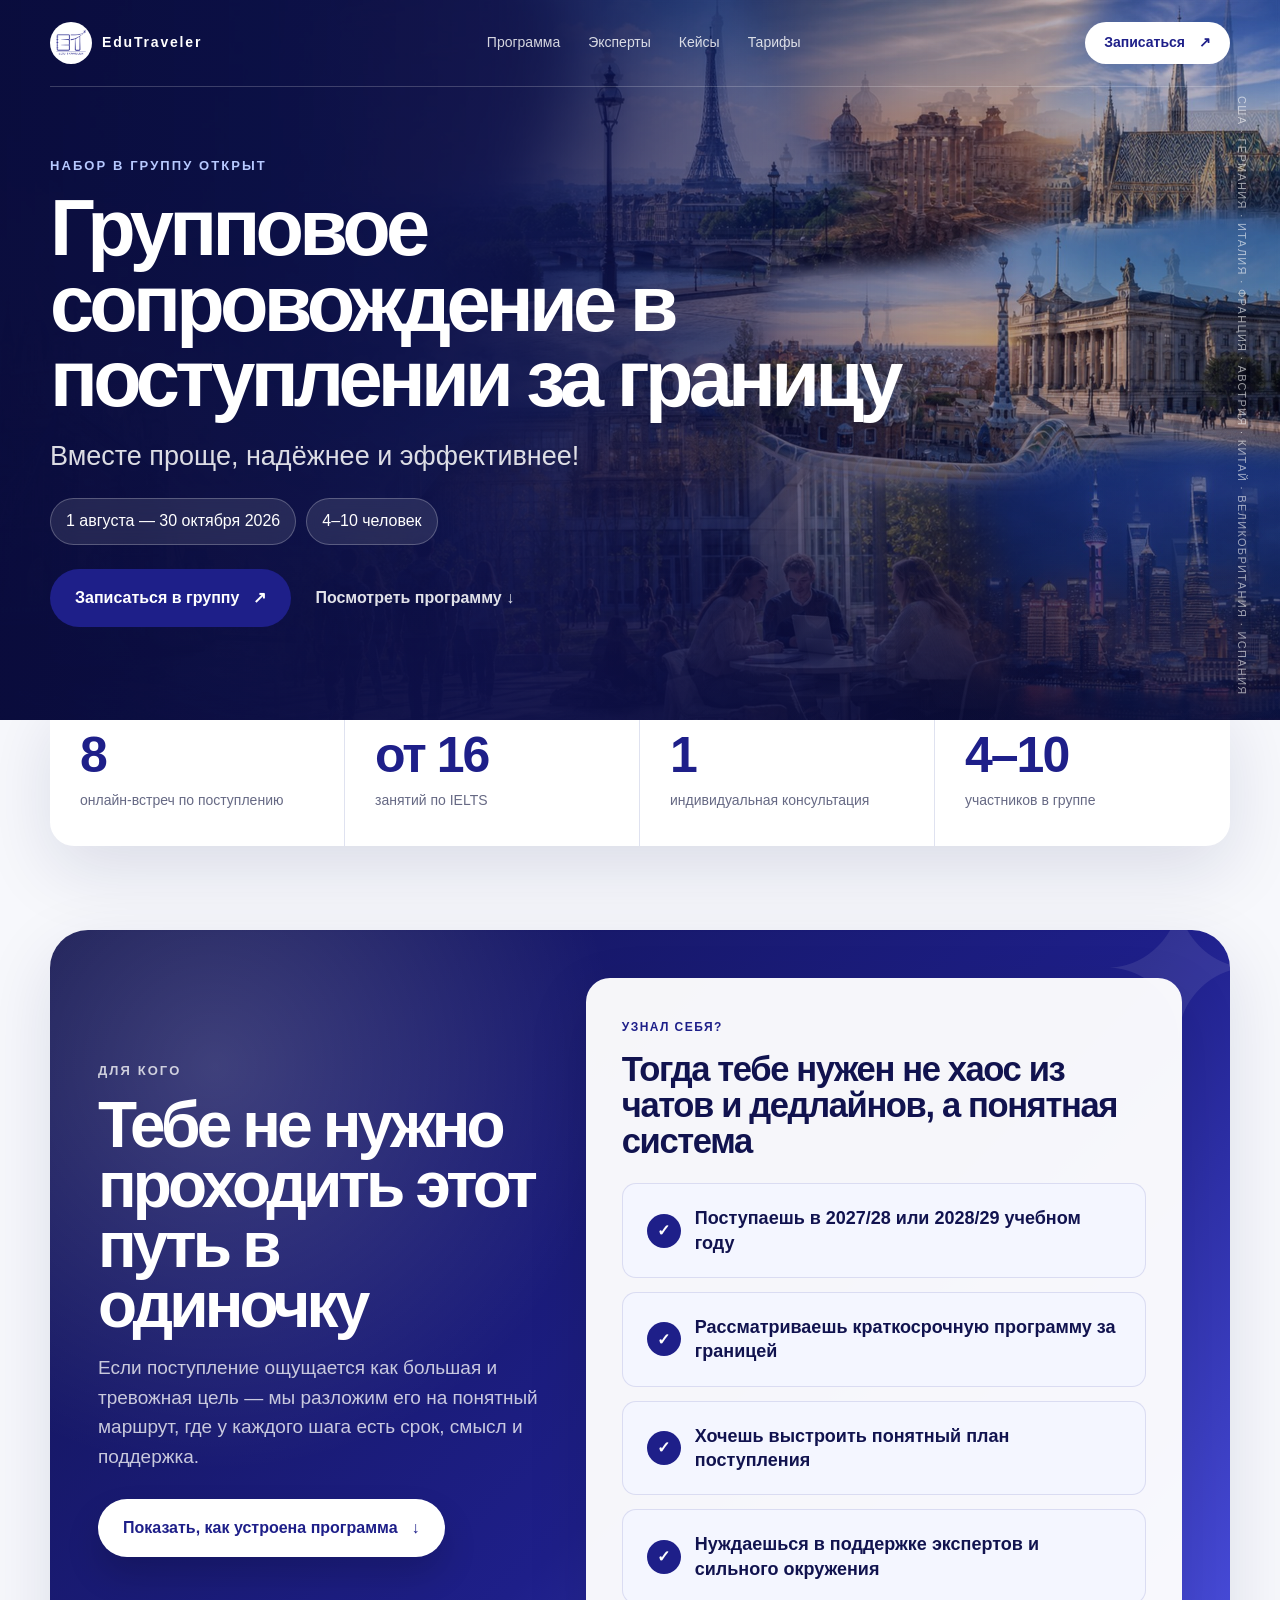
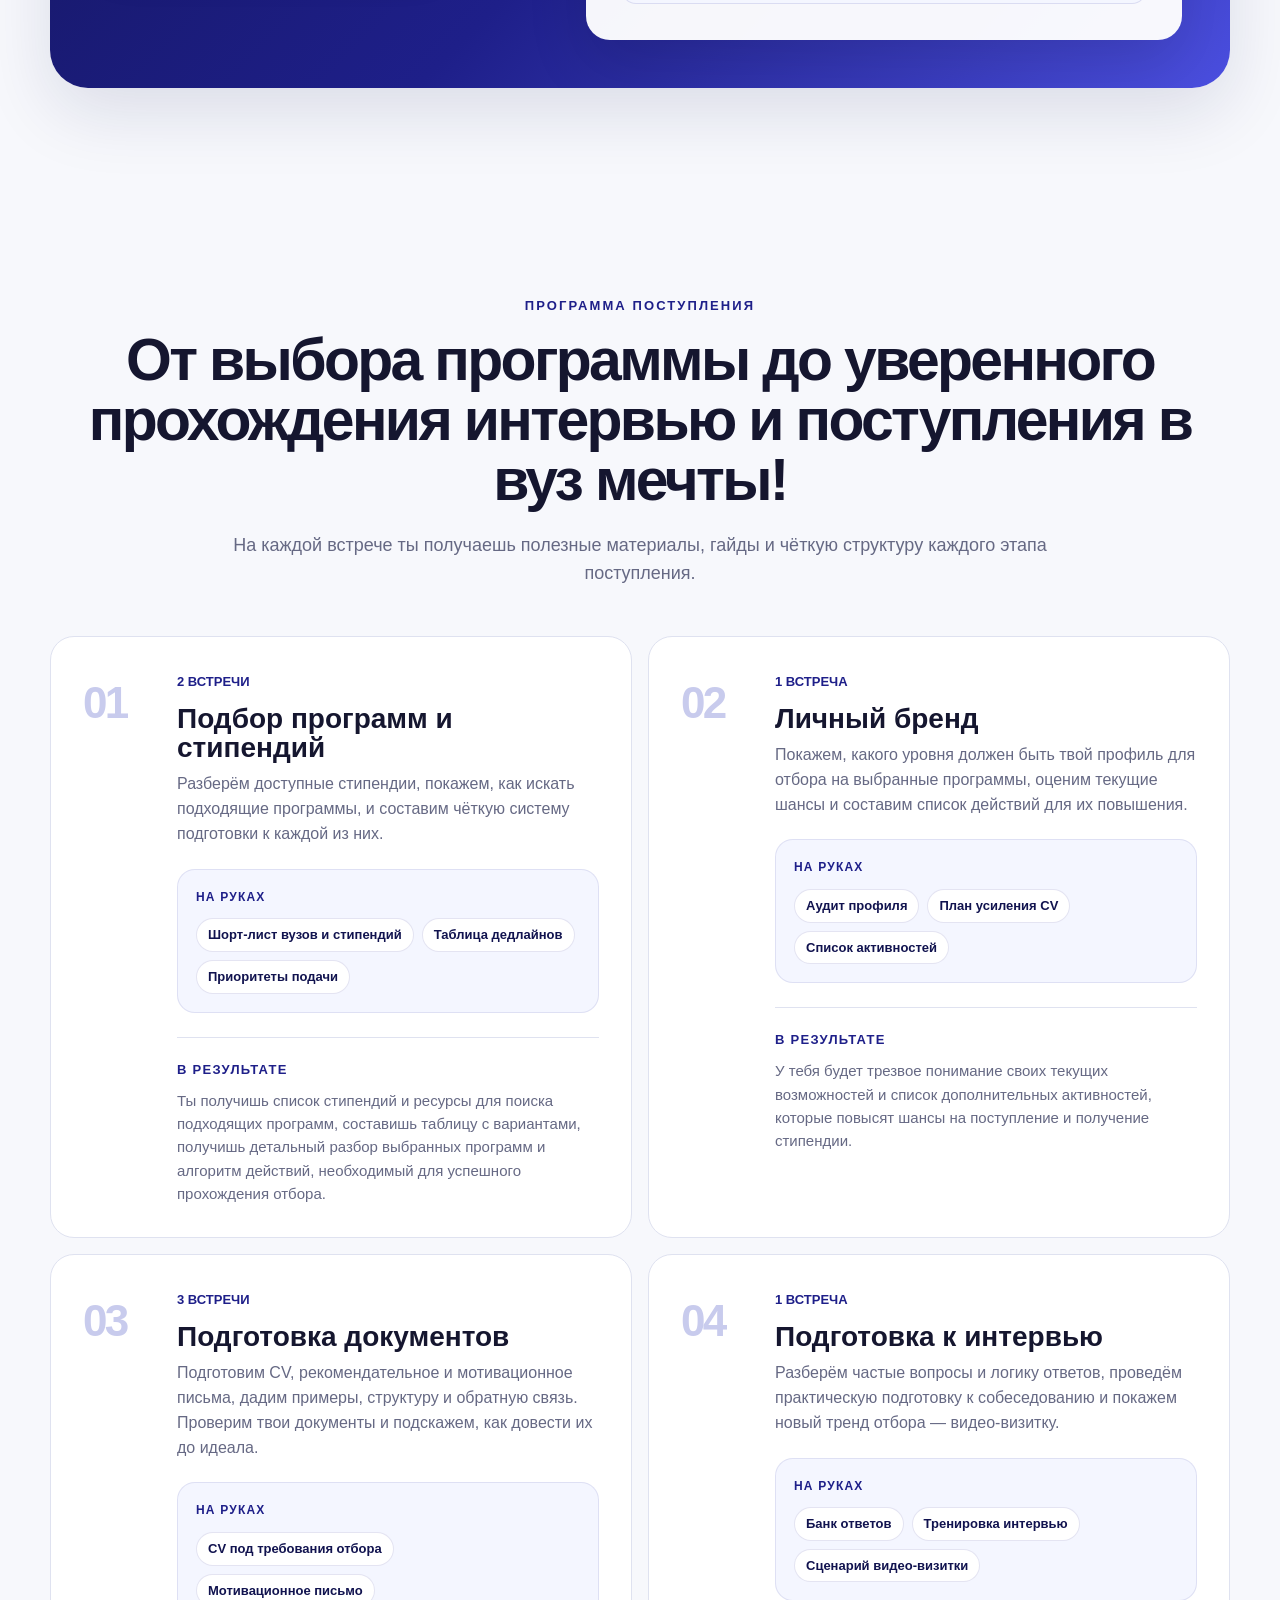
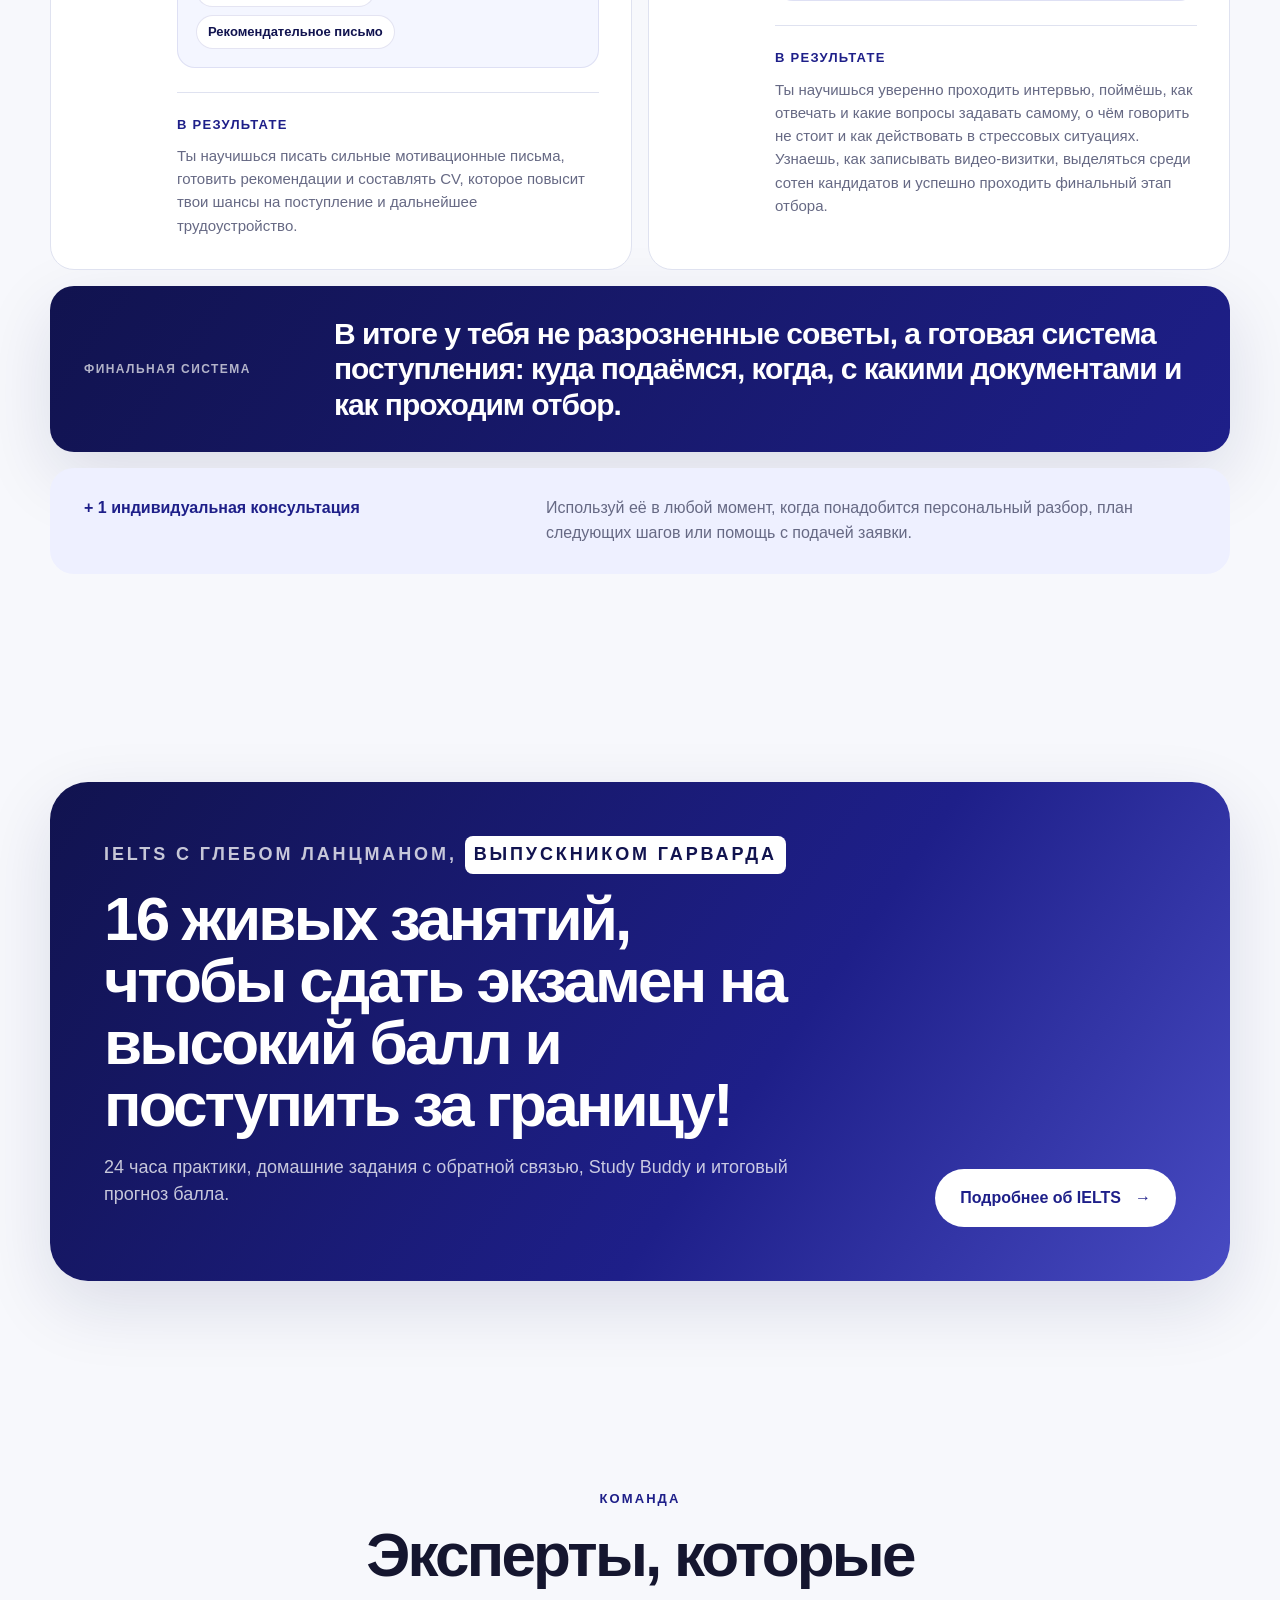
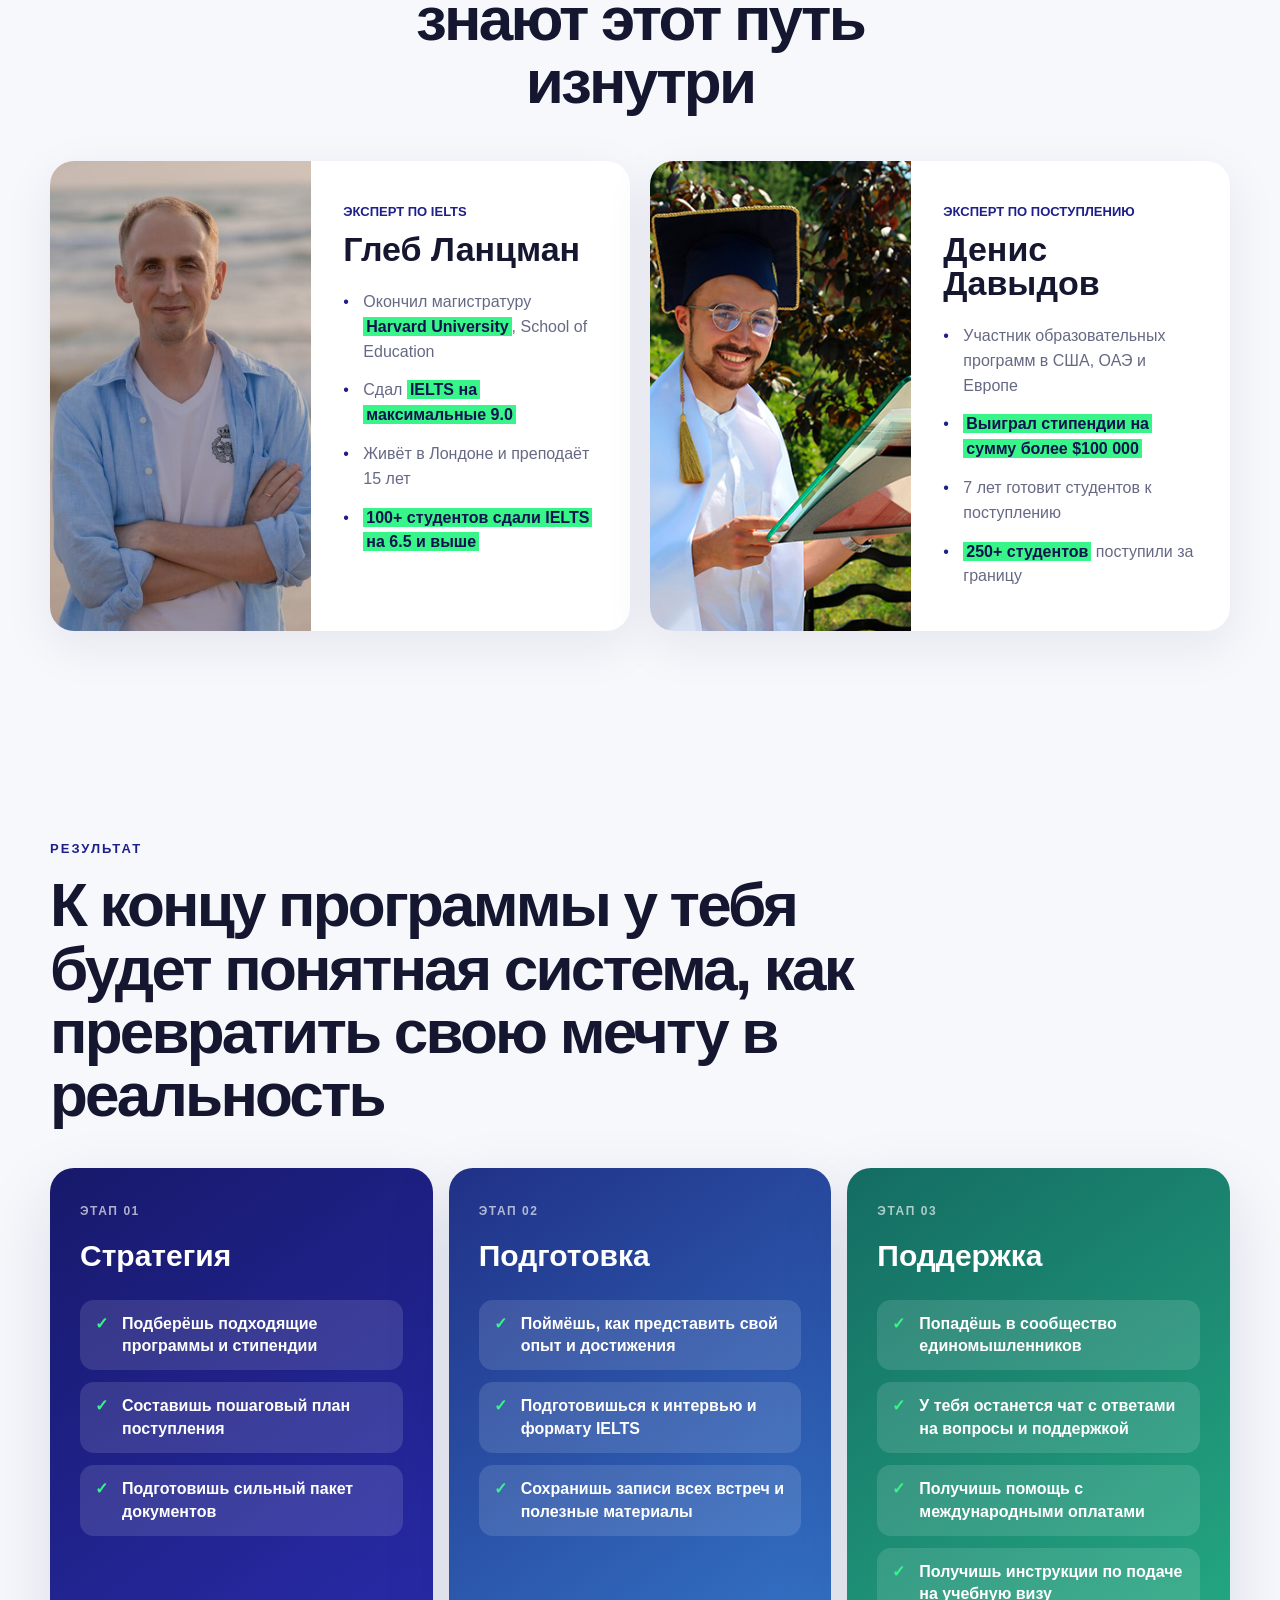
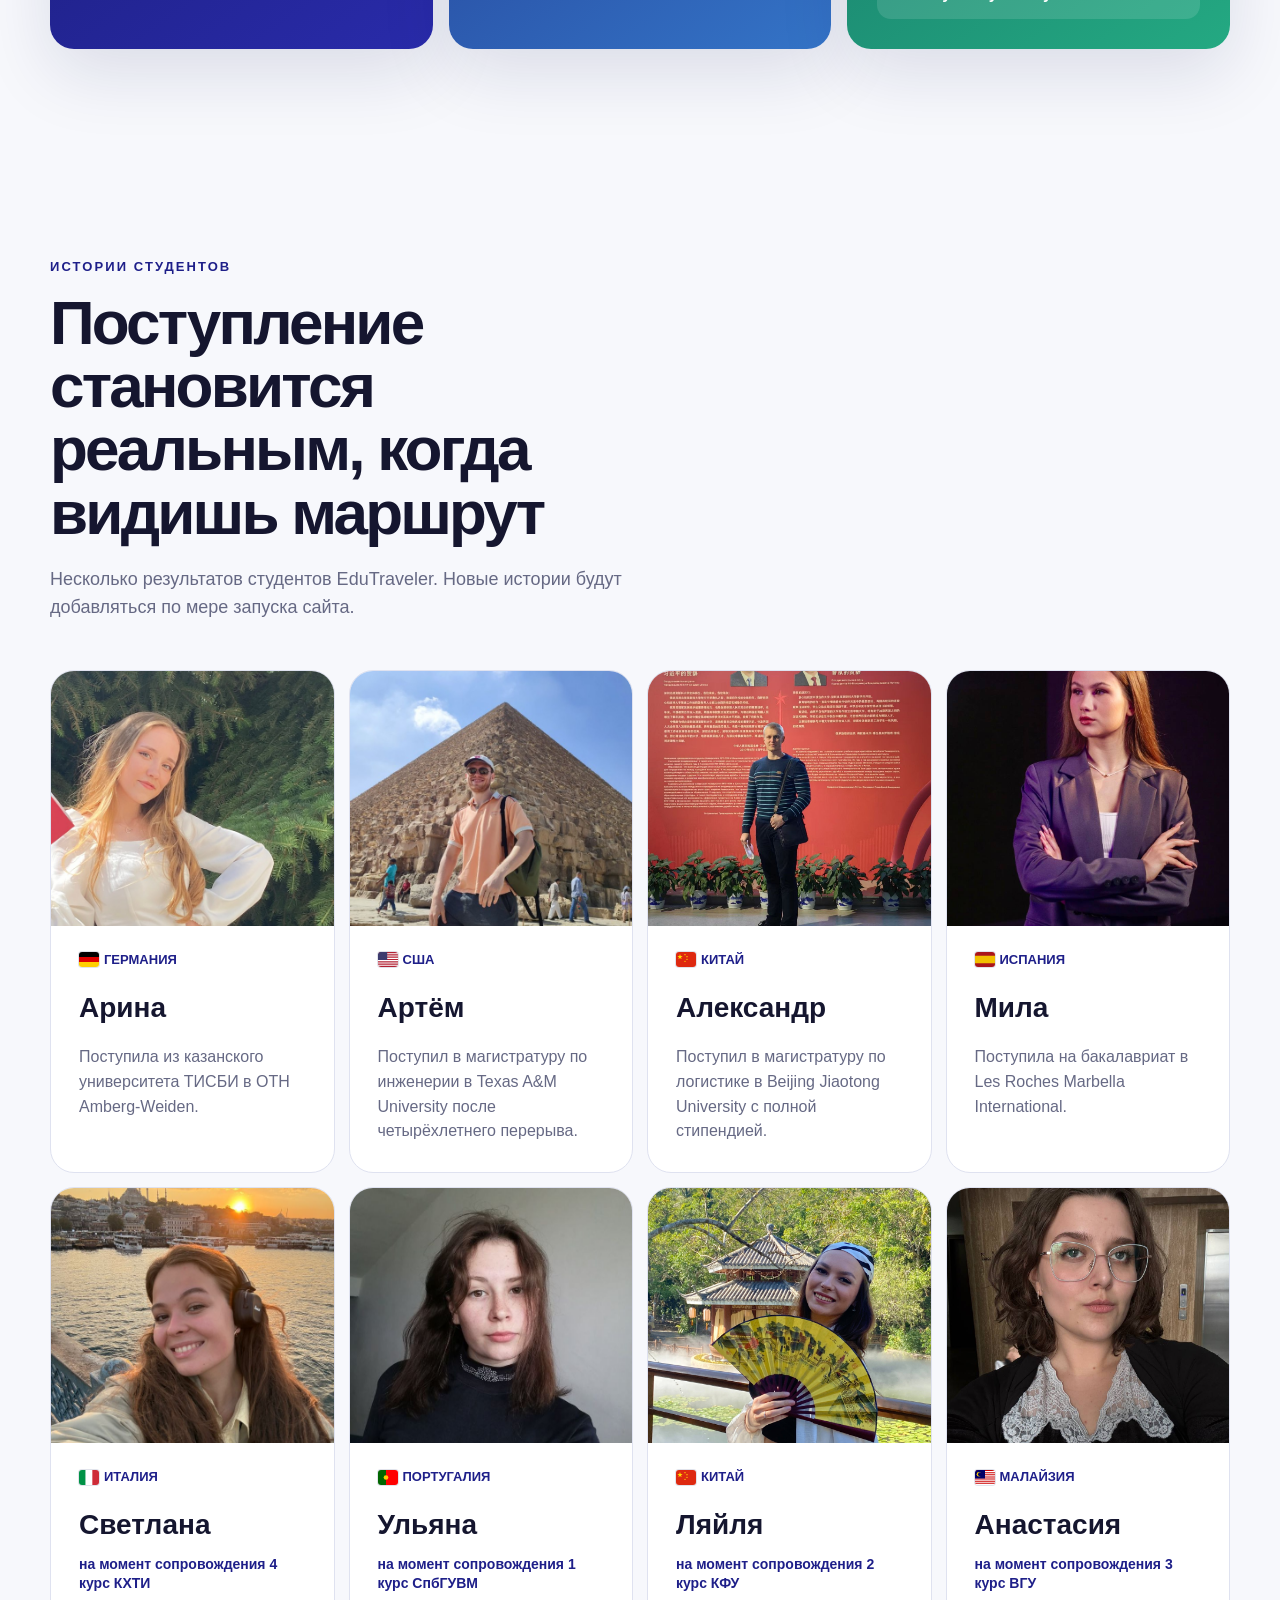
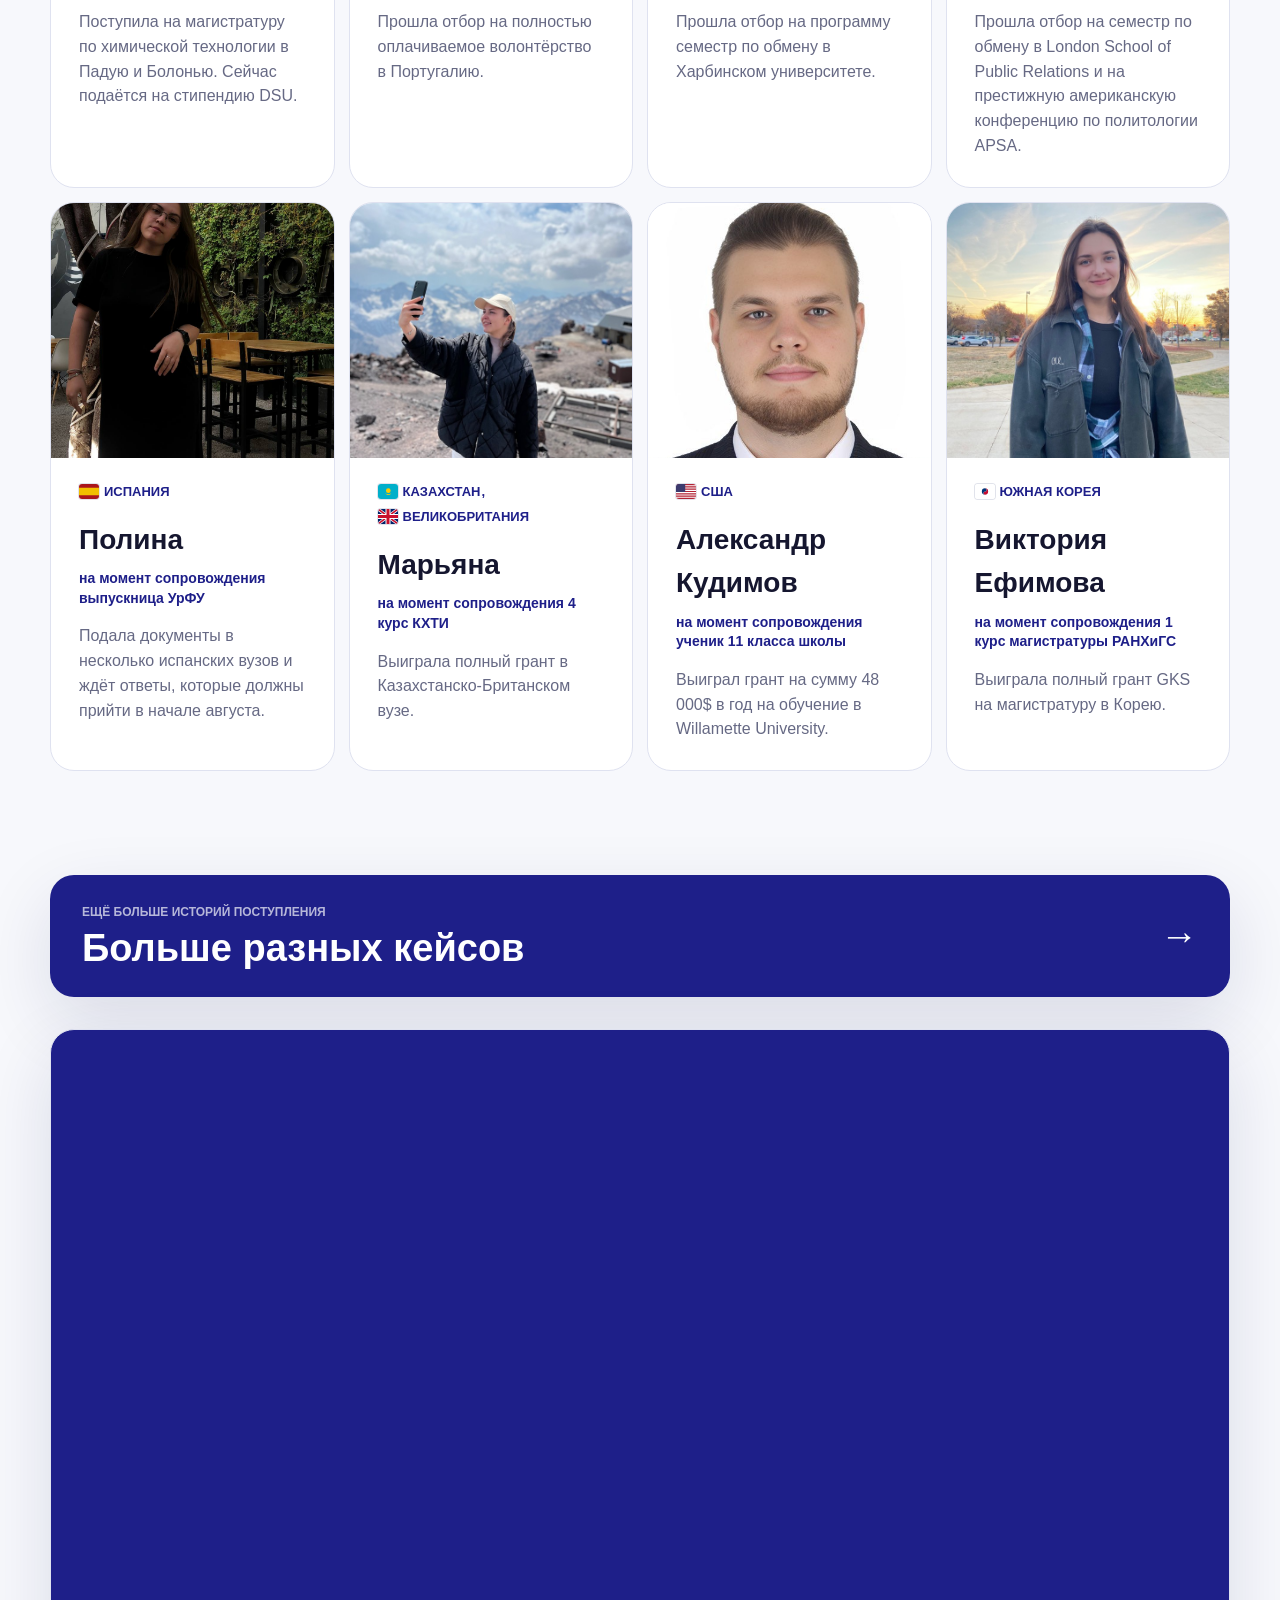
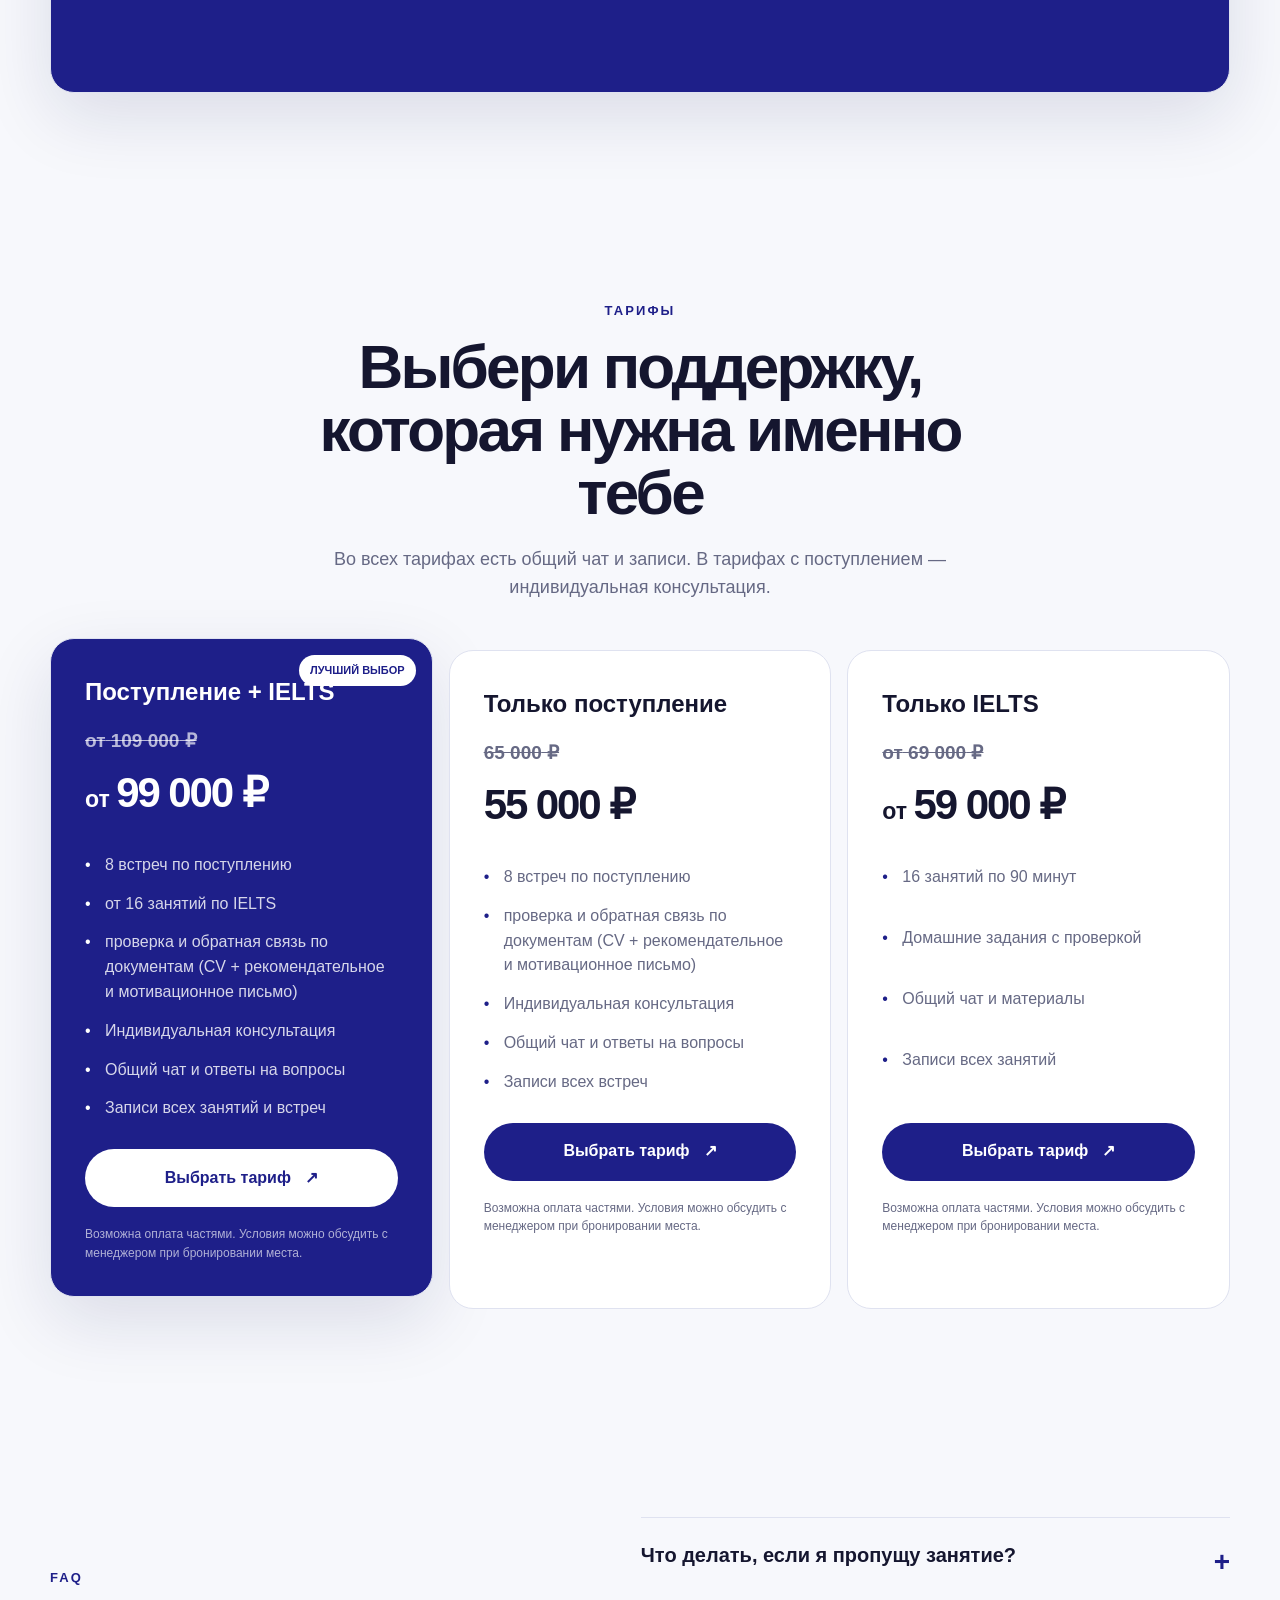
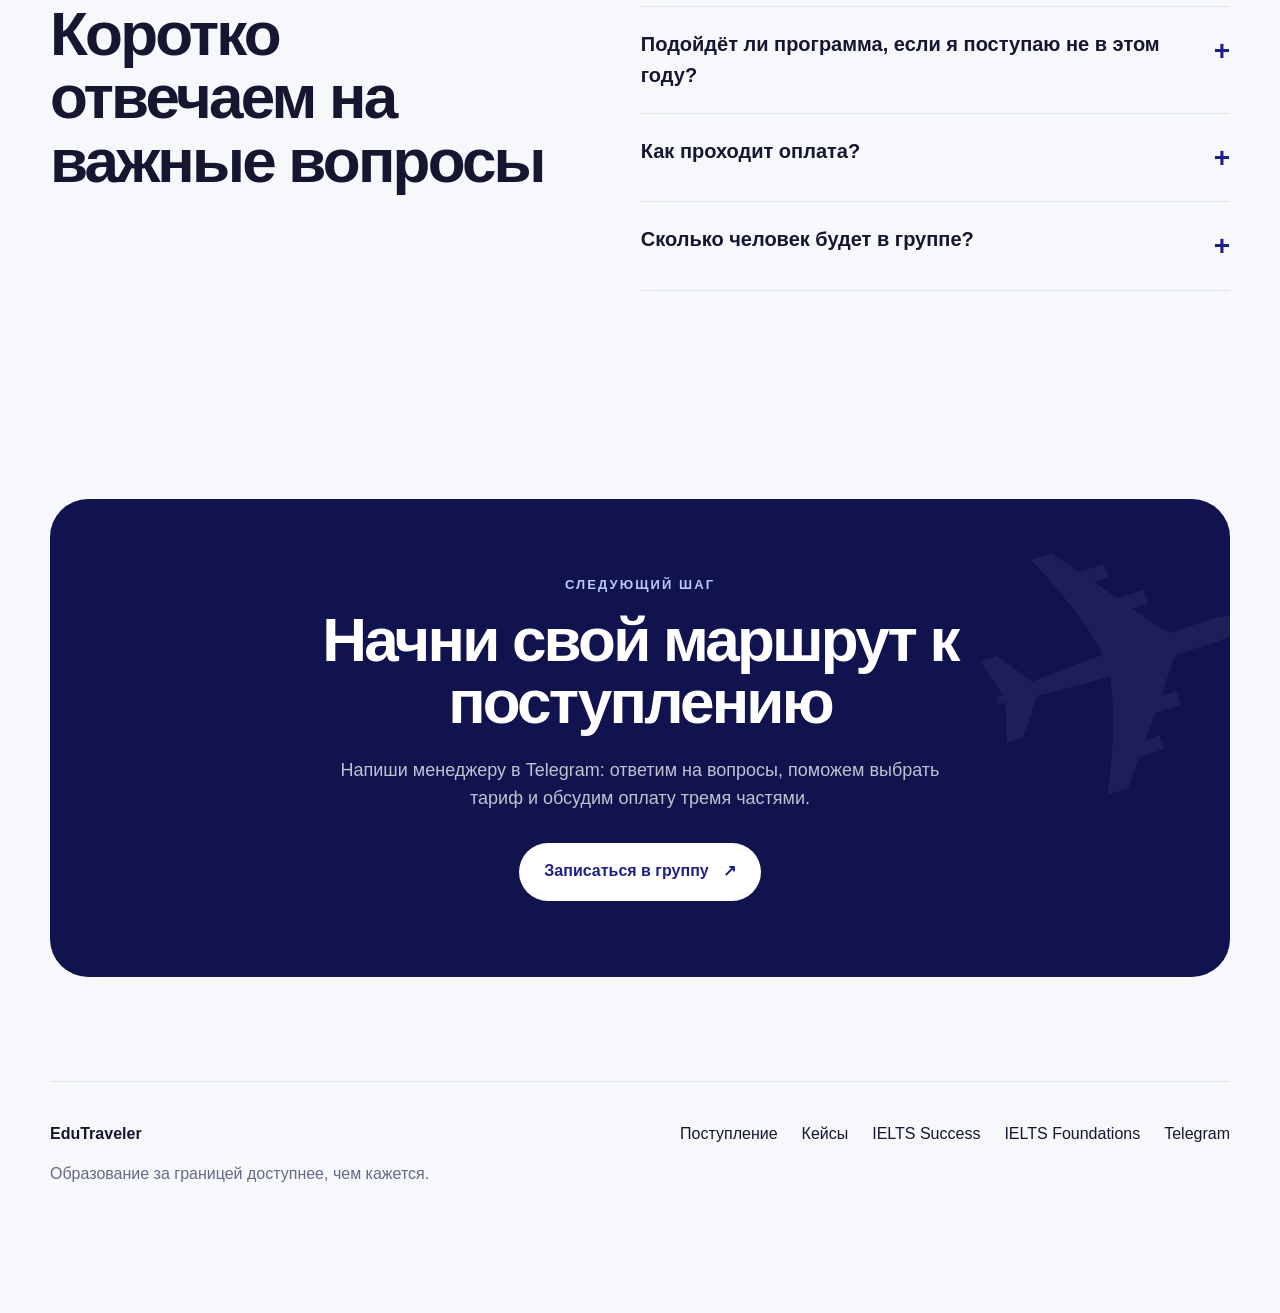
==== commit 7e782b60: "Update published tariffs" ====
--- a/cases/index.html
+++ b/cases/index.html
@@ -6,8 +6,8 @@
     <meta name="theme-color" content="#1e1f89" />
     <meta name="description" content="Групповое сопровождение EduTraveler в поступлении за границу и подготовке к IELTS." />
     <title>Групповое сопровождение в поступлении за границу | EduTraveler</title>
-    <script type="module" crossorigin src="/assets/index-CkKlQUv7.js"></script>
-    <link rel="stylesheet" crossorigin href="/assets/index-Db4nQ3WJ.css">
+    <script type="module" crossorigin src="/assets/index-B-I-5bBb.js"></script>
+    <link rel="stylesheet" crossorigin href="/assets/index-DdzDapa5.css">
   </head>
   <body>
     <div id="root"></div>
--- a/assets/index-DdzDapa5.css
+++ b/assets/index-DdzDapa5.css
@@ -0,0 +1 @@
+:root{--blue: #1e1f89;--blue-dark: #11134f;--blue-soft: #eef0ff;--cyan: #86d9ff;--ink: #15162f;--muted: #666984;--line: #dfe2f0;--white: #ffffff;--surface: #f7f8fc;--radius-sm: 14px;--radius: 24px;--radius-lg: 38px;--shadow: 0 24px 70px rgba(20, 23, 79, .12);--content: 1180px}*{box-sizing:border-box}html{scroll-behavior:smooth}body{margin:0;background:var(--surface);color:var(--ink);font-family:Segoe UI,Inter,Arial,sans-serif;line-height:1.55}body,a,button{-webkit-font-smoothing:antialiased}a{color:inherit;text-decoration:none}img{display:block;max-width:100%}button,summary{font:inherit}main{overflow:hidden}.section{width:min(var(--content),calc(100% - 40px));margin:0 auto;padding:104px 0}.section-overlap{position:relative;z-index:5;margin-top:-24px;padding:0}.two-column{display:grid;grid-template-columns:minmax(0,.85fr) minmax(0,1fr);gap:90px;align-items:center}.eyebrow{margin:0 0 14px;color:var(--blue);font-size:13px;font-weight:800;letter-spacing:.16em;text-transform:uppercase}.eyebrow-light{color:#b7c9ff}.section-heading{max-width:650px;margin-bottom:48px}.section-heading-center{margin-right:auto;margin-left:auto;text-align:center}.section-heading h2{margin:0;font-size:clamp(36px,5vw,62px);line-height:1.02;letter-spacing:-.045em}.section-heading>p:last-child{margin:22px 0 0;color:var(--muted);font-size:18px}@media(max-width:760px){.section{width:min(100% - 28px,var(--content));padding:72px 0}.section-overlap{padding:0;margin-top:-16px}.two-column{grid-template-columns:1fr;gap:38px}.section-heading{margin-bottom:34px}}@media(prefers-reduced-motion:reduce){html{scroll-behavior:auto}*,*:before,*:after{animation-duration:.01ms!important;animation-iteration-count:1!important;transition-duration:.01ms!important}}.hero{min-height:720px;position:relative;display:flex;flex-direction:column;overflow:hidden;color:#fff;background:var(--blue-dark)}.hero-compact{min-height:660px}.hero-media{position:absolute;inset:-4%;background-position:center;background-size:cover;background-repeat:no-repeat;transform:scale(1.01)}.hero-video{position:absolute;inset:0;width:100%;height:100%;object-fit:cover;opacity:.78;animation:video-reveal .65s ease-out both}@keyframes video-reveal{0%{opacity:0;transform:scale(1.045)}to{opacity:.78;transform:scale(1)}}.hero-media-motion{animation:hero-drift 18s ease-in-out infinite alternate}@keyframes hero-drift{to{transform:scale(1.11) translate3d(-1.5%,-1%,0)}}.hero-shade{position:absolute;inset:0;background:linear-gradient(90deg,#0a0c3df7,#0f114dd4 38%,#0f114d57 72%,#0f114d33),linear-gradient(0deg,rgba(10,12,53,.78) 0%,transparent 48%)}.site-header{position:relative;z-index:3;width:min(var(--content),calc(100% - 40px));margin:0 auto;padding:22px 0;display:flex;align-items:center;justify-content:space-between;gap:30px;border-bottom:1px solid rgba(255,255,255,.2)}.brand{display:flex;align-items:center;gap:10px;font-size:14px;font-weight:800;letter-spacing:.13em}.brand img{width:42px;height:42px;object-fit:cover;border-radius:50%}.site-header nav{display:flex;gap:28px;font-size:14px}.site-header nav a{opacity:.82}.site-header nav a:hover{opacity:1}.hero-content{position:relative;z-index:2;width:min(var(--content),calc(100% - 40px));margin:auto;padding:52px 0 76px}.hero-content h1{max-width:850px;margin:0;font-size:clamp(50px,6.2vw,80px);line-height:.95;letter-spacing:-.06em}.hero-compact .hero-content h1{max-width:720px}.hero-subtitle{max-width:620px;margin:20px 0;color:#ffffffdb;font-size:clamp(20px,2.2vw,27px)}.hero-meta{display:flex;flex-wrap:wrap;gap:10px;margin-bottom:24px}.hero-meta span{padding:10px 15px;border:1px solid rgba(255,255,255,.24);border-radius:999px;background:#ffffff1a;-webkit-backdrop-filter:blur(10px);backdrop-filter:blur(10px)}.hero-actions{display:flex;align-items:center;flex-wrap:wrap;gap:24px}.hero-action-note{max-width:560px;color:#ffffffe0;font-size:18px;font-weight:700;line-height:1.4}.hero-country-line{position:absolute;z-index:2;right:30px;bottom:24px;color:#ffffff94;font-size:11px;letter-spacing:.12em;text-transform:uppercase;writing-mode:vertical-rl}.button{display:inline-flex;align-items:center;justify-content:center;gap:14px;min-height:58px;padding:0 24px;border:1px solid transparent;border-radius:999px;background:var(--blue);color:#fff;font-weight:750;transition:transform .2s,background .2s}.button:hover{transform:translateY(-2px);background:#3032aa}.button-small{min-height:42px;padding:0 18px;background:#fff;color:var(--blue);font-size:14px}.button-light{background:#fff;color:var(--blue)}.button-light:hover{background:#eff1ff}.text-link{font-weight:700}.text-link-light{color:#ffffffe0}.program-heading{max-width:1120px}.program-heading h2{font-size:clamp(40px,4.6vw,68px)}.program-heading>p:last-child{max-width:900px;margin-right:auto;margin-left:auto}.highlights{display:grid;grid-template-columns:repeat(4,1fr);background:#fff;border-radius:var(--radius);box-shadow:var(--shadow);overflow:hidden}.highlight{min-height:150px;padding:30px;display:flex;flex-direction:column;justify-content:center;border-right:1px solid var(--line)}.highlight:last-child{border:0}.highlight strong{color:var(--blue);font-size:clamp(32px,4vw,50px);line-height:1;letter-spacing:-.04em}.highlight span{margin-top:10px;color:var(--muted);font-size:14px}.check-list{display:grid;gap:14px}.check-list div{display:flex;gap:14px;padding:20px;background:#fff;border:1px solid var(--line);border-radius:var(--radius-sm);font-weight:650}.check-list span{color:var(--blue)}.audience-section{padding-top:84px}.audience-panel{position:relative;display:grid;grid-template-columns:.86fr 1.14fr;gap:38px;padding:48px;overflow:hidden;color:#fff;background:radial-gradient(circle at 14% 18%,rgba(255,255,255,.18),transparent 34%),linear-gradient(135deg,var(--blue-dark),var(--blue) 58%,#4b4fe0);border-radius:var(--radius-lg);box-shadow:var(--shadow)}.audience-panel:after{content:"✦";position:absolute;right:-28px;top:-54px;color:#ffffff17;font-size:190px;line-height:1}.audience-copy{position:relative;z-index:1;align-self:center}.audience-copy .eyebrow{color:#ffffffc2}.audience-copy h2{max-width:660px;margin:10px 0 18px;font-size:clamp(42px,5vw,76px);line-height:.94;letter-spacing:-.06em}.audience-copy>p:not(.eyebrow){max-width:560px;margin:0 0 28px;color:#ffffffc2;font-size:19px;line-height:1.55}.audience-copy h2,.audience-copy>p:not(.eyebrow),.audience-card-primary h3,.audience-card li,.check-list-strong div{overflow-wrap:anywhere}.audience-button{box-shadow:0 18px 34px #00000029}.audience-diagnostic{position:relative;z-index:1;display:grid;align-items:center}.audience-card{border-radius:var(--radius)}.audience-card-label{display:inline-flex;margin-bottom:14px;color:#ffffffb8;font-size:12px;font-weight:850;letter-spacing:.12em;text-transform:uppercase}.audience-card-primary{padding:36px;background:#fffffff5;color:var(--blue-dark);box-shadow:0 22px 60px #00000021}.audience-card-primary .audience-card-label{color:var(--blue)}.audience-card-primary h3{max-width:760px;margin:0 0 24px;font-size:clamp(28px,2.7vw,40px);line-height:1.05;letter-spacing:-.04em}.check-list-strong div{align-items:center;padding:22px 24px;background:#f4f6ff;border-color:#2323931f;font-size:18px;line-height:1.35}.check-list-strong span{width:34px;height:34px;flex:0 0 auto;display:grid;place-items:center;color:#fff;background:var(--blue);border-radius:50%;font-size:16px}.route{display:grid;grid-template-columns:repeat(2,1fr);gap:16px}.route-card{display:grid;grid-template-columns:74px 1fr;gap:20px;min-height:430px;padding:32px;background:#fff;border:1px solid var(--line);border-radius:var(--radius)}.route-number{color:#c8cbed;font-size:44px;font-weight:850;letter-spacing:-.06em}.route-lessons{color:var(--blue);font-size:13px;font-weight:800;text-transform:uppercase}.route-card h3{margin:10px 0;font-size:28px;line-height:1.05}.route-card p{color:var(--muted);margin:0}.route-deliverables{margin-top:22px;padding:18px;background:#f4f6ff;border:1px solid rgba(35,35,147,.1);border-radius:18px}.route-deliverables>span{display:block;margin-bottom:12px;color:var(--blue);font-size:12px;font-weight:850;letter-spacing:.1em;text-transform:uppercase}.route-deliverables ul{display:flex;flex-wrap:wrap;gap:8px;margin:0;padding:0;list-style:none}.route-deliverables li{padding:8px 11px;color:var(--blue-dark);background:#fff;border:1px solid rgba(35,35,147,.12);border-radius:999px;font-size:13px;font-weight:800;line-height:1.2}.route-result{margin-top:24px;padding-top:22px;border-top:1px solid var(--line)}.route-result strong{display:block;margin-bottom:9px;color:var(--blue);font-size:13px;letter-spacing:.1em;text-transform:uppercase}.route-result p{font-size:15px;line-height:1.55}.route-summary{margin-top:16px;padding:30px 34px;display:grid;grid-template-columns:220px 1fr;gap:30px;align-items:center;color:#fff;background:linear-gradient(125deg,var(--blue-dark),var(--blue));border-radius:var(--radius);box-shadow:var(--shadow)}.route-summary span{color:#ffffffad;font-size:12px;font-weight:850;letter-spacing:.12em;text-transform:uppercase}.route-summary p{margin:0;color:#fff;font-size:clamp(20px,2.4vw,30px);font-weight:850;line-height:1.18;letter-spacing:-.035em}.consultation-note{margin-top:16px;padding:28px 34px;display:flex;justify-content:space-between;gap:24px;background:var(--blue-soft);border-radius:var(--radius);color:var(--blue)}.consultation-note span{max-width:650px;color:var(--muted)}.ielts-teaser,.combo{padding:54px;display:flex;justify-content:space-between;align-items:end;gap:50px;border-radius:var(--radius-lg);color:#fff;background:linear-gradient(125deg,var(--blue-dark),var(--blue) 60%,#484bc3);box-shadow:var(--shadow)}.ielts-teaser>div{max-width:720px}.ielts-teaser h2,.combo h2,.final-cta h2{margin:0;font-size:clamp(36px,5vw,62px);line-height:1;letter-spacing:-.045em}.ielts-teaser p,.combo p{color:#ffffffc2;font-size:18px}.harvard-highlight{display:inline-block;padding:5px 9px;border-radius:8px;background:#fff;color:var(--blue-dark)}.expert-grid{display:grid;grid-template-columns:repeat(2,1fr);gap:20px}.expert-card{display:grid;grid-template-columns:.82fr 1fr;background:#fff;border-radius:var(--radius);overflow:hidden;box-shadow:0 15px 50px #14174f14}.expert-photo{min-height:470px}.expert-photo img{width:100%;height:100%;object-fit:cover}.expert-content{padding:38px 32px}.expert-content>span{color:var(--blue);font-size:13px;font-weight:800;text-transform:uppercase}.expert-content h3{margin:8px 0 24px;font-size:34px;line-height:1}.expert-content ul,.price-card ul,.split-card ul{padding:0;margin:0;list-style:none;display:grid;gap:14px}.expert-content li,.price-card li,.split-card li{position:relative;padding-left:20px;color:var(--muted)}.expert-content li:before,.price-card li:before,.split-card li:before{content:"•";position:absolute;left:0;color:var(--blue)}.expert-highlight{padding:1px 3px;background:#38f58a;color:var(--blue-dark);font-weight:750;box-decoration-break:clone;-webkit-box-decoration-break:clone}.outcome-section{display:block}.outcome-section .section-heading{max-width:920px;margin-bottom:42px}.outcome-groups{display:grid;grid-template-columns:repeat(3,1fr);gap:16px}.outcome-group{padding:30px;overflow:hidden;border-radius:var(--radius);color:#fff;box-shadow:var(--shadow)}.outcome-group:nth-child(1){background:linear-gradient(145deg,#17196b,#292baa)}.outcome-group:nth-child(2){background:linear-gradient(145deg,#203187,#3474c7)}.outcome-group:nth-child(3){background:linear-gradient(145deg,#146c63,#24a982)}.outcome-group>span{color:#ffffffa6;font-size:12px;font-weight:850;letter-spacing:.13em;text-transform:uppercase}.outcome-group h3{margin:10px 0 20px;font-size:30px}.outcome-group ul{display:grid;gap:12px;margin:0;padding:0;list-style:none}.outcome-group li{position:relative;padding:13px 14px 13px 42px;border-radius:14px;background:#ffffff1f;font-weight:700;line-height:1.4}.outcome-group li:before{content:"✓";position:absolute;left:15px;top:13px;color:var(--green, #38f58a);font-weight:900}.case-grid{display:grid;grid-template-columns:repeat(4,1fr);gap:14px}.case-card{min-height:255px;overflow:hidden;background:#fff;border:1px solid var(--line);border-radius:var(--radius)}.case-photo{height:255px;background:var(--blue-soft)}.case-photo img{width:100%;height:100%;object-fit:cover;display:block}.case-destination{display:flex;flex-wrap:wrap;align-items:center;gap:5px 8px;margin:24px 28px 0;color:var(--blue);font-size:13px;font-weight:800;text-transform:uppercase}.case-destination-part{display:inline-flex;align-items:center;gap:5px}.case-destination-comma{margin-left:-4px}.case-flag{width:20px;height:15px;flex:0 0 auto;object-fit:cover;border-radius:3px;box-shadow:0 0 0 1px #0a195a1f}.case-card h3,.case-card p{margin-right:28px;margin-left:28px}.case-card h3{margin-top:16px;margin-bottom:12px;font-size:28px}.case-card p{margin-bottom:28px;color:var(--muted)}.case-card .case-context{margin-top:-4px;margin-bottom:12px;color:var(--blue);font-size:14px;font-weight:750;line-height:1.4}.section-video{padding-top:0}.student-video{overflow:hidden;aspect-ratio:16 / 9;background:var(--blue);border:1px solid var(--line);border-radius:var(--radius);box-shadow:var(--shadow)}.student-video iframe{width:100%;height:100%;display:block;border:0}.more-cases-link-section{padding-top:0;padding-bottom:32px}.more-cases-link{min-height:118px;padding:28px 32px;display:flex;align-items:center;justify-content:space-between;gap:24px;color:#fff;background:var(--blue);border-radius:var(--radius);box-shadow:var(--shadow)}.more-cases-link:hover{background:#111fb8;transform:translateY(-2px)}.more-cases-link>span:first-child{display:grid;gap:7px}.more-cases-link small{color:#ffffffad;font-size:12px;font-weight:800;text-transform:uppercase}.more-cases-link strong{font-size:clamp(24px,3vw,38px);line-height:1.05}.more-cases-link>span:last-child{font-size:38px}.cases-hero{min-height:360px;overflow:hidden;color:#fff;background:var(--blue)}.cases-hero .site-header{position:relative}.cases-hero-content{width:min(1160px,calc(100% - 48px));margin:0 auto;padding:44px 0 56px}.cases-hero-content h1{max-width:none;margin:10px 0 16px;font-size:clamp(48px,5.4vw,72px);line-height:1;white-space:nowrap}.cases-hero-content>p:not(.eyebrow){max-width:820px;margin:0 0 24px;color:#ffffffc7;font-size:18px;line-height:1.5}.cases-page{overflow:hidden;background:#f5f7ff}.cases-intro-section{padding-top:72px;padding-bottom:0}.cases-intro-card{width:100%;max-width:100%;min-width:0;display:grid;grid-template-columns:1fr;gap:0;overflow:hidden;background:#fff;border:1px solid var(--line);border-radius:var(--radius-lg);box-shadow:0 18px 50px #14195514}.cases-intro-photo{min-width:0;display:grid;place-items:center;background:linear-gradient(135deg,#eef2ff,#dfe6f5)}.cases-intro-photo img{width:100%;max-width:100%;height:auto;display:block;object-fit:contain}.cases-intro-content{min-width:0;padding:38px 48px 42px;display:grid;grid-template-columns:minmax(0,.86fr) minmax(320px,1.14fr);gap:12px 38px;align-items:center}.cases-intro-content h2{max-width:560px;margin:10px 0 16px;font-size:clamp(34px,4vw,54px);line-height:1;letter-spacing:-.05em}.cases-intro-content>p:not(.eyebrow){max-width:610px;margin:0 0 24px;color:var(--muted);font-size:18px;line-height:1.55}.cases-intro-content h2,.cases-intro-content>p:not(.eyebrow){overflow-wrap:anywhere}.cases-section-nav{min-width:0;max-width:100%;grid-column:2;grid-row:1 / span 3;display:flex;flex-wrap:wrap;gap:12px}.cases-section-nav a{min-width:0;max-width:100%;min-height:52px;box-sizing:border-box;padding:0 20px;display:inline-flex;align-items:center;justify-content:center;color:var(--blue);background:#eef1ff;border:1px solid rgba(35,35,147,.12);border-radius:999px;font-size:17px;font-weight:850;line-height:1.15;white-space:normal;overflow-wrap:anywhere}.cases-section-nav a:hover{color:#fff;background:var(--blue);transform:translateY(-1px)}.cases-university-section{padding-top:88px}.cases-university-section-following{padding-top:32px}.university-case-grid{display:grid;grid-template-columns:repeat(2,minmax(0,1fr));gap:18px}.university-case{min-width:0;padding:0 32px 32px;overflow:hidden;background:#fff;border:1px solid var(--line);border-radius:var(--radius)}.university-logo{height:190px;margin:0 -32px 26px;padding:34px;display:grid;place-items:center;overflow:hidden;background:#eef1f8;border-bottom:1px solid var(--line)}.university-logo-dark{background:var(--blue-dark)}.university-logo img{width:84%;height:112px;display:block;object-fit:contain;object-position:center}.university-case h3,.university-case p{max-width:100%}.university-logo-nyu img{width:96%;height:130px;transform:scale(2.25)}.university-logo-ubc img{width:128px;height:128px;transform:scale(1.65)}.university-logo-collage{grid-template-columns:repeat(2,minmax(0,1fr));gap:12px;padding:24px}.university-logo-collage img{width:100%;height:58px;transform:none}.university-logo-collage img[src*=parma-official]{padding:6px;background:var(--blue-dark);border-radius:8px}.university-country{display:flex;align-items:center;gap:8px;color:var(--blue);font-size:13px;font-weight:850;text-transform:uppercase}.university-country .case-flag{width:23px;height:17px}.university-case h3{margin:16px 0 14px;font-size:29px;line-height:1.08;overflow-wrap:anywhere}.university-case>p{margin:0;color:var(--muted);font-size:17px;line-height:1.65}.more-section-cases{margin-top:20px;padding:24px 28px;display:flex;align-items:center;justify-content:space-between;gap:30px;color:#fff;background:var(--blue);border-radius:var(--radius)}.more-section-cases strong{flex:0 0 auto;font-size:20px}.more-section-cases p{max-width:760px;margin:0;color:#ffffffc2}.future-cases{padding-top:32px}.future-case-row{padding:30px 0;display:flex;align-items:center;justify-content:space-between;gap:24px;border-top:1px solid var(--line)}.future-case-row:last-child{border-bottom:1px solid var(--line)}.future-case-row h2{margin:0;font-size:clamp(28px,4vw,48px)}.future-case-row span{color:var(--muted);font-weight:750;white-space:nowrap}.cases-cta{padding:44px;display:flex;align-items:center;justify-content:space-between;gap:32px;color:#fff;background:var(--blue);border-radius:var(--radius)}.cases-cta h2{max-width:700px;margin:8px 0 0;font-size:clamp(30px,4vw,52px);line-height:1}.pricing-grid{display:grid;grid-template-columns:repeat(3,1fr);gap:16px;align-items:stretch}.price-card{position:relative;padding:34px;display:flex;flex-direction:column;background:#fff;border:1px solid var(--line);border-radius:var(--radius)}.price-card-featured{color:#fff;background:var(--blue);transform:translateY(-12px);box-shadow:var(--shadow)}.recommended{position:absolute;top:16px;right:16px;padding:7px 11px;border-radius:999px;background:#fff;color:var(--blue);font-size:11px;font-weight:850;text-transform:uppercase}.price-card h3{margin:0 0 16px;font-size:24px}.price-old{margin-bottom:4px;color:var(--muted);font-size:19px;font-weight:700;text-decoration:line-through}.price{margin-bottom:28px;font-size:42px;font-weight:850;letter-spacing:-.05em}.price-prefix{font-size:.55em;letter-spacing:0;text-transform:lowercase}.price-announcement{min-height:102px;margin-bottom:28px;display:flex;align-items:center;font-size:23px;line-height:1.25;font-weight:800;letter-spacing:0}.price-card ul{min-height:230px;margin-bottom:28px}.price-card-featured li{color:#ffffffd1}.price-card-featured li:before{color:#fff}.price-card-featured .price-old{color:#ffffffad}.price-card-featured .button{background:#fff;color:var(--blue)}.payment-note{margin:18px 0 0;color:var(--muted);font-size:12px}.price-card-featured .payment-note{color:#ffffffa6}.faq{border-top:1px solid var(--line)}.faq details{border-bottom:1px solid var(--line)}.faq summary{padding:22px 0;display:flex;justify-content:space-between;gap:20px;cursor:pointer;font-size:20px;font-weight:750;list-style:none}.faq summary span{color:var(--blue);font-size:28px}.faq details p{margin:0 0 24px;color:var(--muted)}.final-cta{position:relative;padding:76px;overflow:hidden;border-radius:var(--radius-lg);background:var(--blue-dark);color:#fff;text-align:center}.final-cta>*:not(.final-plane){position:relative;z-index:2}.final-cta p:not(.eyebrow){max-width:650px;margin:24px auto 30px;color:#ffffffbd;font-size:18px}.final-plane{position:absolute;right:-40px;top:-110px;color:#ffffff0d;font-size:360px;transform:rotate(-18deg)}.feature-grid{display:grid;grid-template-columns:repeat(4,1fr);gap:14px}.feature-grid article{min-height:270px;padding:28px;background:#fff;border:1px solid var(--line);border-radius:var(--radius)}.feature-grid article>span{color:#b9bce0;font-weight:800}.feature-grid h3{margin:32px 0 12px;font-size:24px}.feature-grid p{color:var(--muted)}.ielts-curriculum .section-heading{max-width:1120px}.curriculum-grid{display:grid;grid-template-columns:repeat(6,1fr);gap:16px}.curriculum-card{grid-column:span 2;min-height:330px;padding:30px;background:#fff;border:1px solid var(--line);border-radius:var(--radius)}.curriculum-card:nth-child(4){grid-column:2 / span 2}.curriculum-card-top{display:flex;align-items:center;justify-content:space-between;gap:20px}.curriculum-number{color:#c4c7e8;font-size:20px;font-weight:800}.curriculum-card-top strong{padding:8px 12px;color:var(--blue);background:var(--blue-soft);border-radius:999px;font-size:14px}.curriculum-card h3{margin:42px 0 14px;font-size:28px;line-height:1.05}.curriculum-card p{margin:0;color:var(--muted)}.unlimited-practice{margin-top:18px;padding:42px 48px;color:#fff;background:linear-gradient(120deg,var(--blue-dark),#3739be);border-radius:var(--radius-lg)}.unlimited-practice h3{max-width:900px;margin:12px 0;font-size:clamp(28px,3vw,42px);line-height:1.08}.unlimited-practice>p:last-child{max-width:760px;margin-bottom:0;color:#ffffffc2}.split-panel{display:grid;grid-template-columns:repeat(2,1fr);gap:18px}.split-card{padding:48px;border-radius:var(--radius-lg);background:#fff}.split-card h2{margin:0 0 30px;font-size:46px}.split-card-blue{background:var(--blue);color:#fff}.split-card-blue li{color:#ffffffc7}.split-card-blue li:before{color:#fff}.level-callout{padding:54px;display:flex;align-items:center;justify-content:space-between;gap:50px;background:var(--blue-soft);border-radius:var(--radius-lg)}.level-callout>div{max-width:740px}.level-callout h2{margin:0;font-size:44px;line-height:1.05}.level-callout p:last-child{color:var(--muted)}.combo>div:first-child{max-width:720px}.combo>div:last-child{display:grid;gap:20px;min-width:230px}.combo strong{font-size:42px}.combo-price{display:grid;gap:6px}.combo-price del{color:var(--muted);font-size:17px;font-weight:700}.combo-price strong{color:var(--blue-dark);font-size:30px;line-height:1}.combo .foundations-prices{min-width:min(440px,100%);gap:12px}.foundations-prices>div{display:grid;gap:5px;padding:18px 20px;color:var(--blue-dark);background:#fff;border-radius:18px}.foundations-prices span{color:var(--muted);font-size:14px;font-weight:700}.foundations-prices strong{font-size:30px;line-height:1}.footer{width:min(var(--content),calc(100% - 40px));margin:0 auto;padding:40px 0 110px;display:flex;justify-content:space-between;gap:30px;border-top:1px solid var(--line)}.footer p{color:var(--muted)}.footer-links{display:flex;gap:24px}.mobile-cta{display:none}@media(max-width:1000px){.site-header nav{display:none}.expert-grid,.pricing-grid,.outcome-groups{grid-template-columns:1fr}.expert-card{grid-template-columns:.75fr 1fr}.case-grid,.feature-grid,.curriculum-grid{grid-template-columns:repeat(2,1fr)}.curriculum-card,.curriculum-card:nth-child(4){grid-column:auto}.curriculum-card:last-child{grid-column:1 / -1}.price-card-featured{transform:none}.price-card ul{min-height:0}}@media(max-width:760px){.hero{min-height:740px}.hero-compact{min-height:680px}.site-header{width:calc(100% - 28px)}.site-header>.button{display:none}.brand span{font-size:11px}.hero-content{width:calc(100% - 28px);padding:80px 0 100px}.hero-content h1{font-size:clamp(45px,14vw,67px)}.hero-country-line{display:none}.hero-media-motion{animation:none;transform:scale(1.03)}.program-heading h2{font-size:clamp(36px,11vw,52px)}.highlights{grid-template-columns:repeat(2,1fr)}.highlight{min-height:120px;padding:22px}.highlight:nth-child(2){border-right:0}.highlight:nth-child(-n+2){border-bottom:1px solid var(--line)}.audience-section{padding-top:58px}.audience-panel{width:100%;min-width:0;box-sizing:border-box;grid-template-columns:minmax(0,1fr);padding:30px 16px;gap:26px;border-radius:28px}.audience-panel:after{right:-36px;top:-34px;font-size:120px}.audience-copy,.audience-diagnostic,.audience-card{min-width:0}.audience-diagnostic{overflow:hidden}.audience-copy h2{font-size:clamp(36px,10.5vw,48px)}.audience-copy>p:not(.eyebrow){font-size:17px}.audience-button{width:100%;min-width:0;padding-right:18px;padding-left:18px}.audience-card-primary{padding:20px 16px}.audience-card-primary h3{font-size:25px}.check-list-strong div{padding:18px 14px;font-size:16px}.route,.outcome-section,.split-panel{grid-template-columns:1fr}.route-card{grid-template-columns:45px 1fr;padding:24px;min-height:0}.route-number{font-size:30px}.route-deliverables{padding:15px}.route-deliverables ul{display:grid;grid-template-columns:1fr}.route-deliverables li{width:100%;box-sizing:border-box;border-radius:14px}.route-summary{padding:26px 24px;grid-template-columns:1fr;gap:12px}.consultation-note,.ielts-teaser,.combo,.level-callout{padding:34px 26px;align-items:flex-start;flex-direction:column}.expert-card{grid-template-columns:1fr}.expert-photo{min-height:390px;max-height:480px}.outcome-section{gap:24px}.outcomes,.case-grid,.feature-grid{grid-template-columns:1fr}.more-cases-link{min-height:104px;padding:24px}.more-cases-link strong{font-size:25px}.cases-hero{min-height:340px}.cases-hero-content{width:calc(100% - 32px);max-width:1160px;padding:40px 0 48px}.cases-hero-content h1{font-size:42px;line-height:1;white-space:normal;overflow-wrap:anywhere}.cases-hero-content>p:not(.eyebrow){font-size:16px}.cases-intro-section{padding-top:42px}.cases-intro-card{grid-template-columns:1fr;border-radius:28px}.cases-intro-photo{min-height:0}.cases-intro-content{padding:28px 22px 30px;grid-template-columns:1fr;gap:0}.cases-intro-content h2{font-size:34px}.cases-intro-content>p:not(.eyebrow){font-size:16px}.cases-section-nav{gap:10px}.cases-section-nav{grid-column:auto;grid-row:auto}.cases-section-nav a{width:100%;min-height:54px;padding:0 16px;display:flex;font-size:16px}.cases-university-section{padding-top:56px}.university-case-grid{grid-template-columns:1fr}.university-case{padding-right:24px;padding-bottom:26px;padding-left:24px}.university-logo{height:165px;margin-right:-24px;margin-left:-24px;padding:28px}.university-case h3{font-size:25px}.more-section-cases,.future-case-row{align-items:flex-start;flex-direction:column;gap:8px}.future-case-row span{white-space:normal}.cases-cta{padding:30px 24px;align-items:flex-start;flex-direction:column}.curriculum-grid{grid-template-columns:1fr}.curriculum-card,.curriculum-card:last-child{grid-column:auto;min-height:0}.curriculum-card h3{margin-top:28px;font-size:25px}.unlimited-practice{padding:34px 26px}.pricing-grid{gap:12px}.price-card{padding:28px}.final-cta{padding:58px 24px}.footer{flex-direction:column;padding-bottom:100px}.footer-links{flex-wrap:wrap}.mobile-cta{position:fixed;z-index:20;left:14px;right:14px;bottom:12px;display:flex;min-height:56px;justify-content:center;align-items:center;gap:12px;border-radius:999px;background:var(--blue);color:#fff;font-weight:800;box-shadow:0 15px 40px #14174f4d}}
